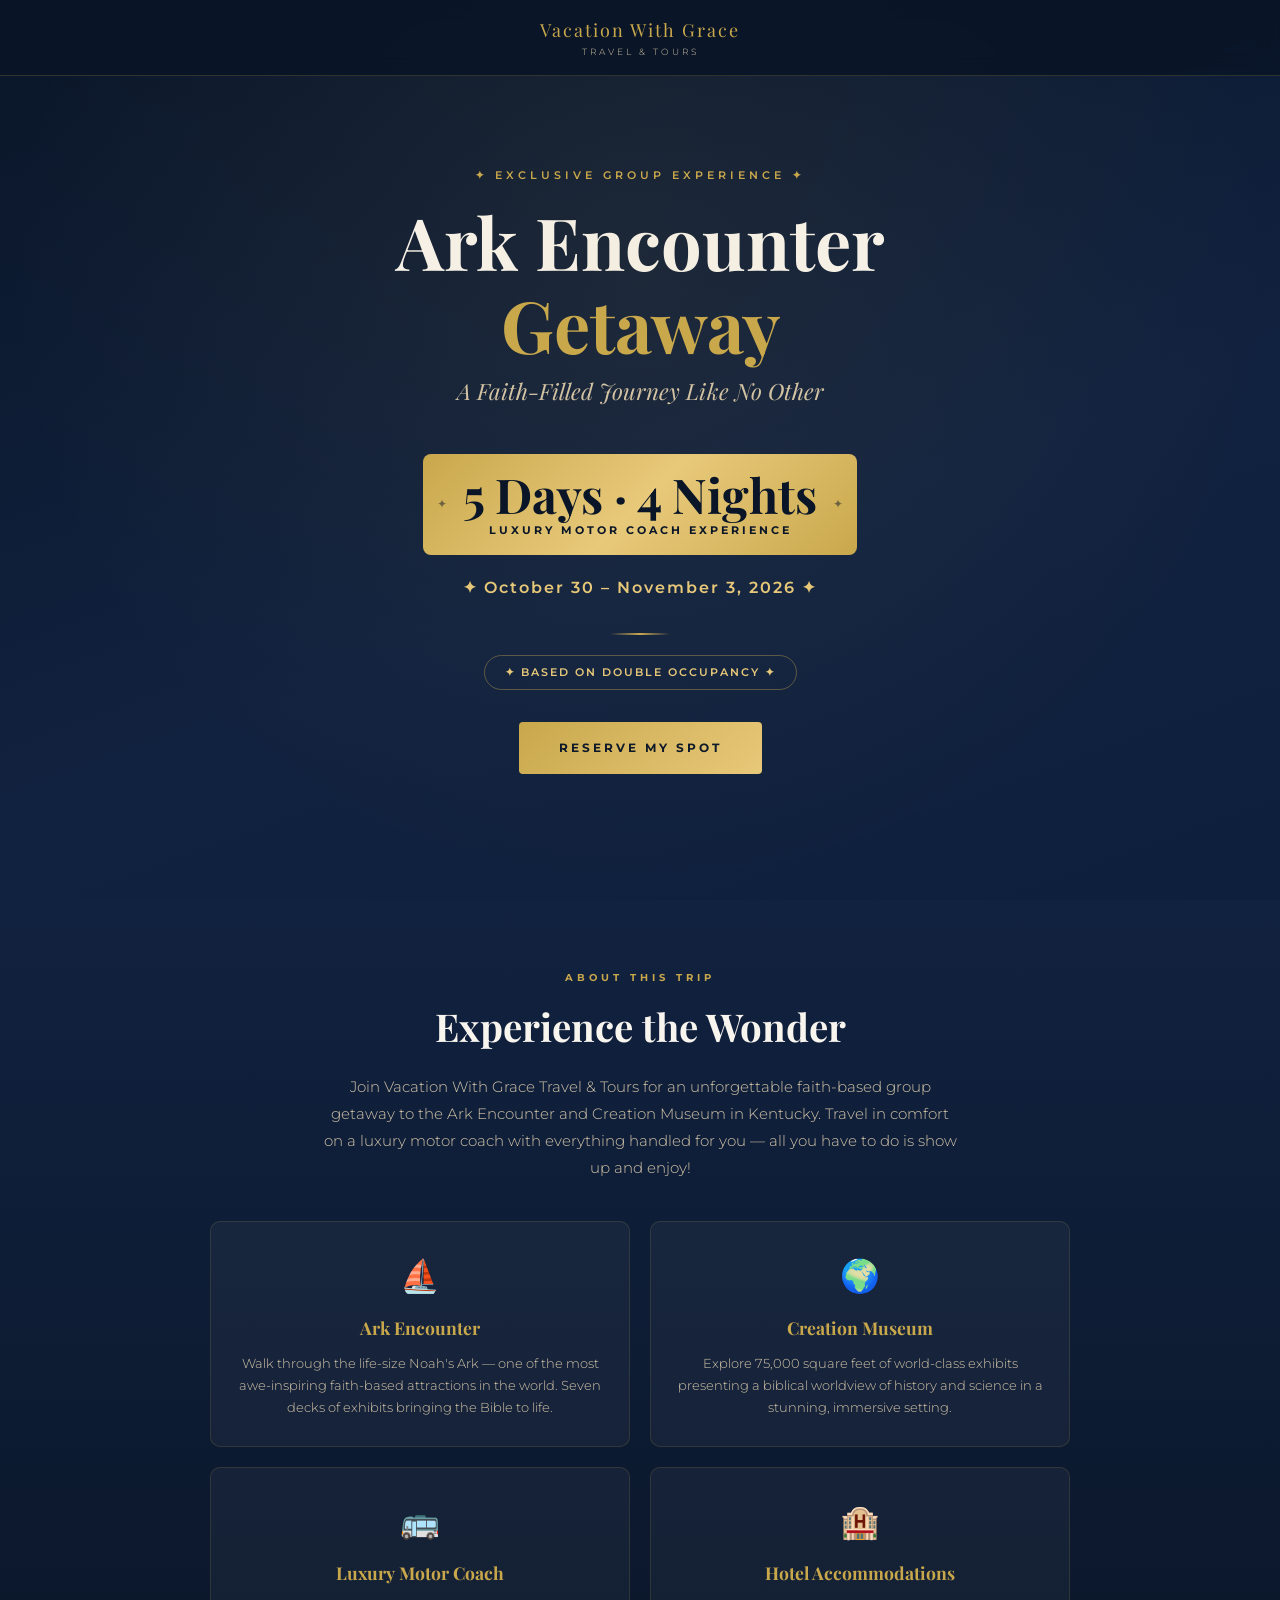
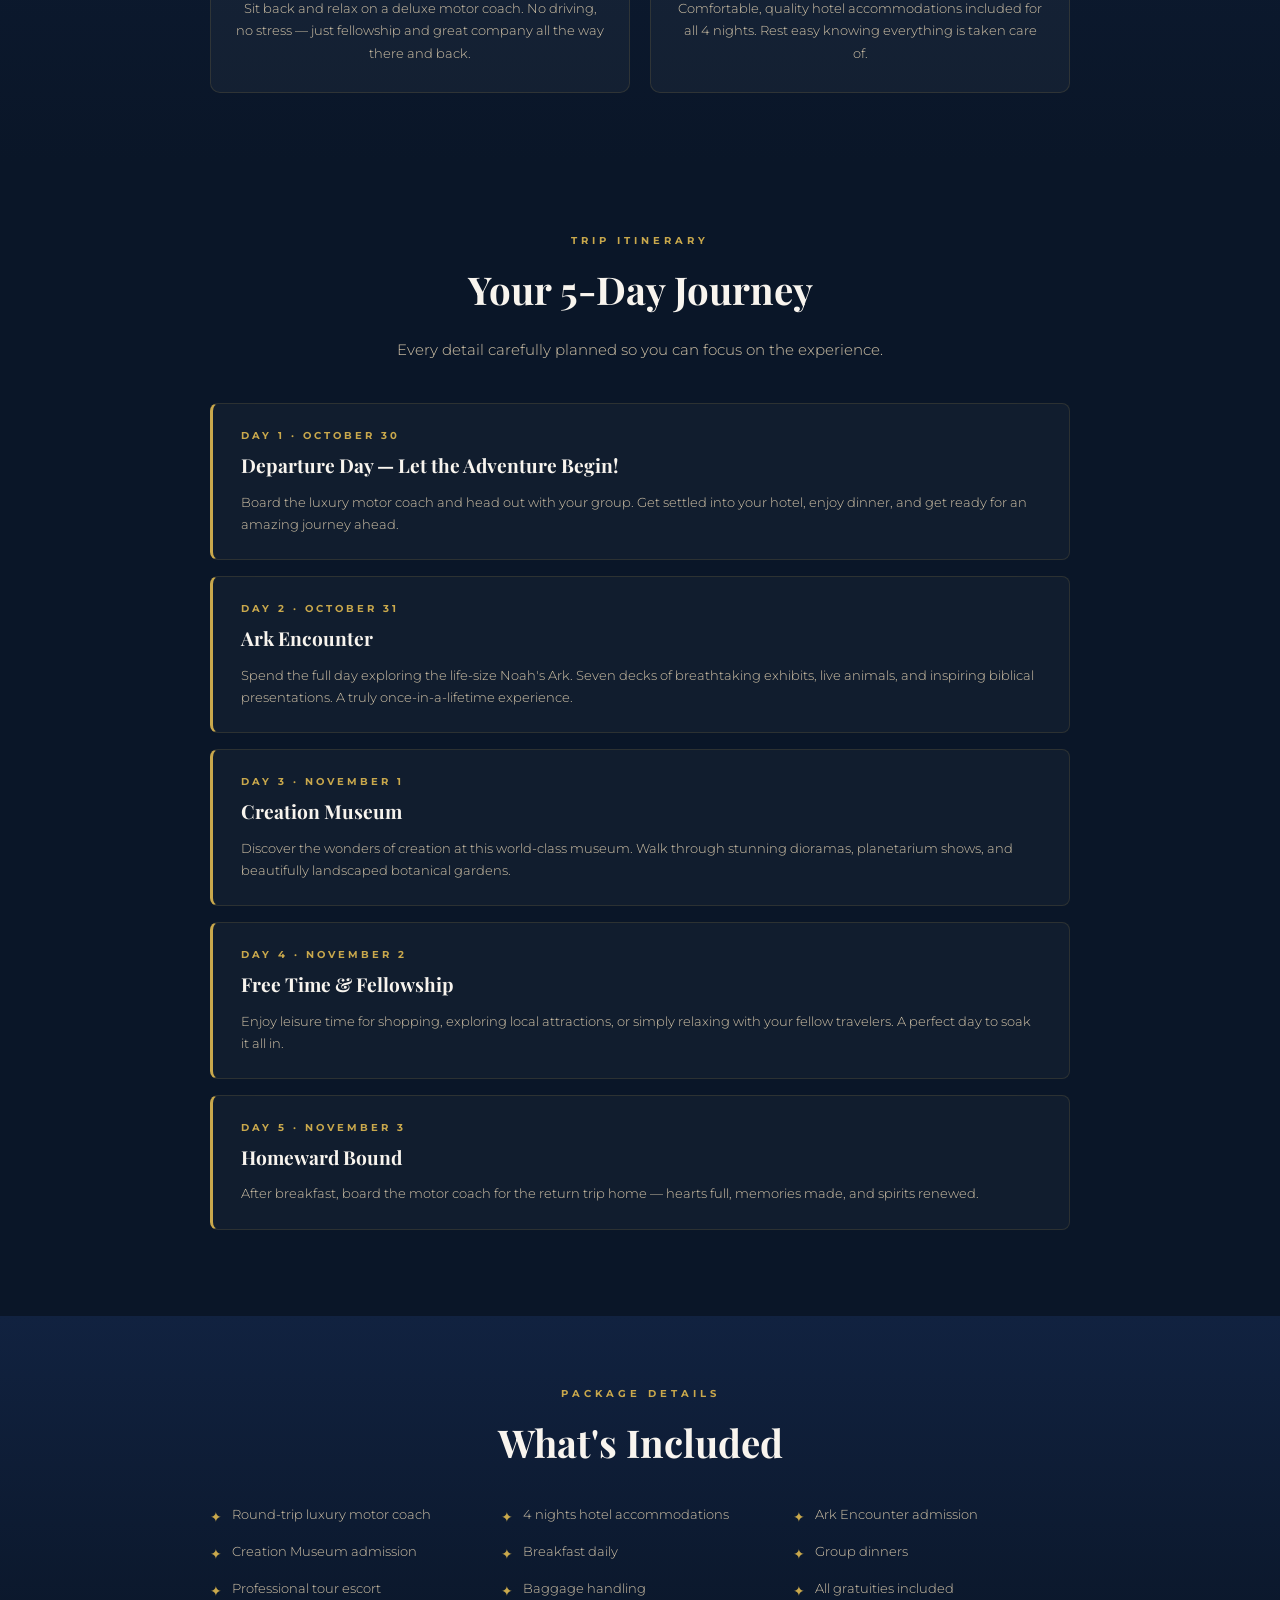
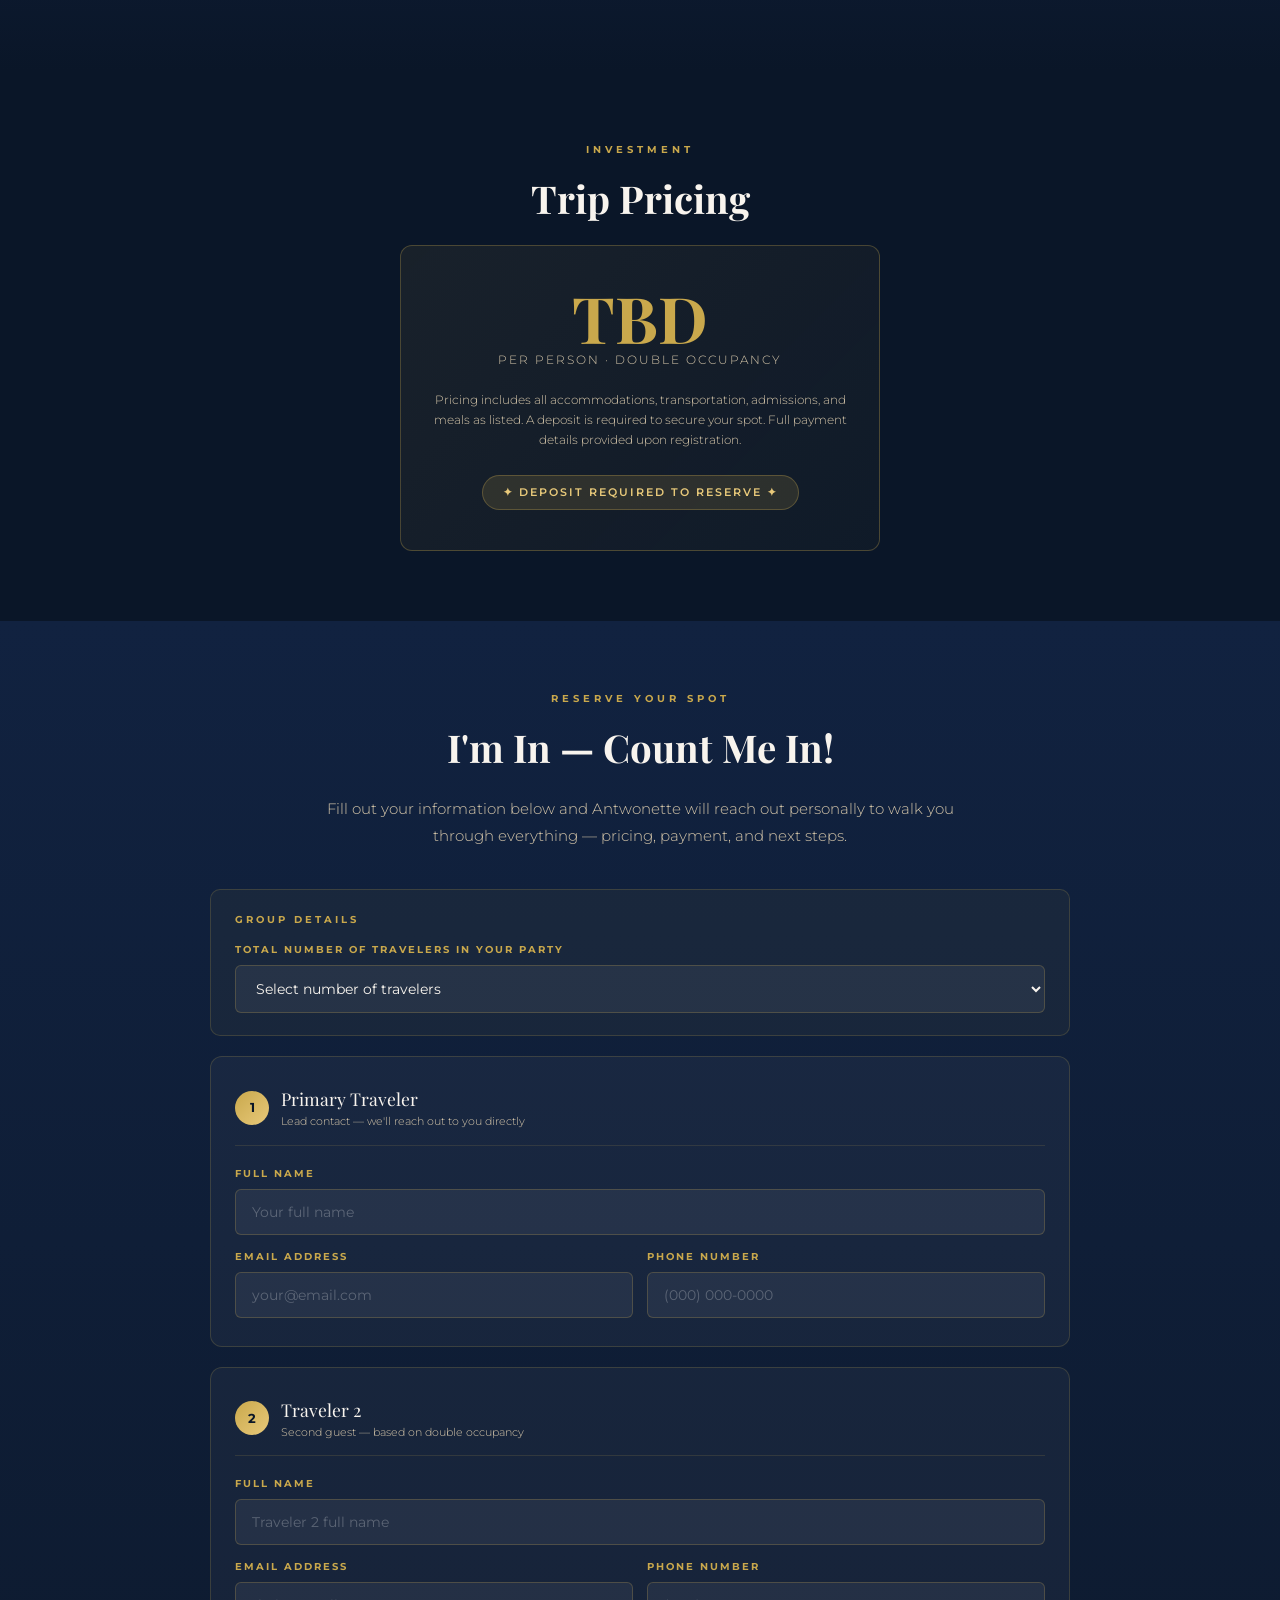
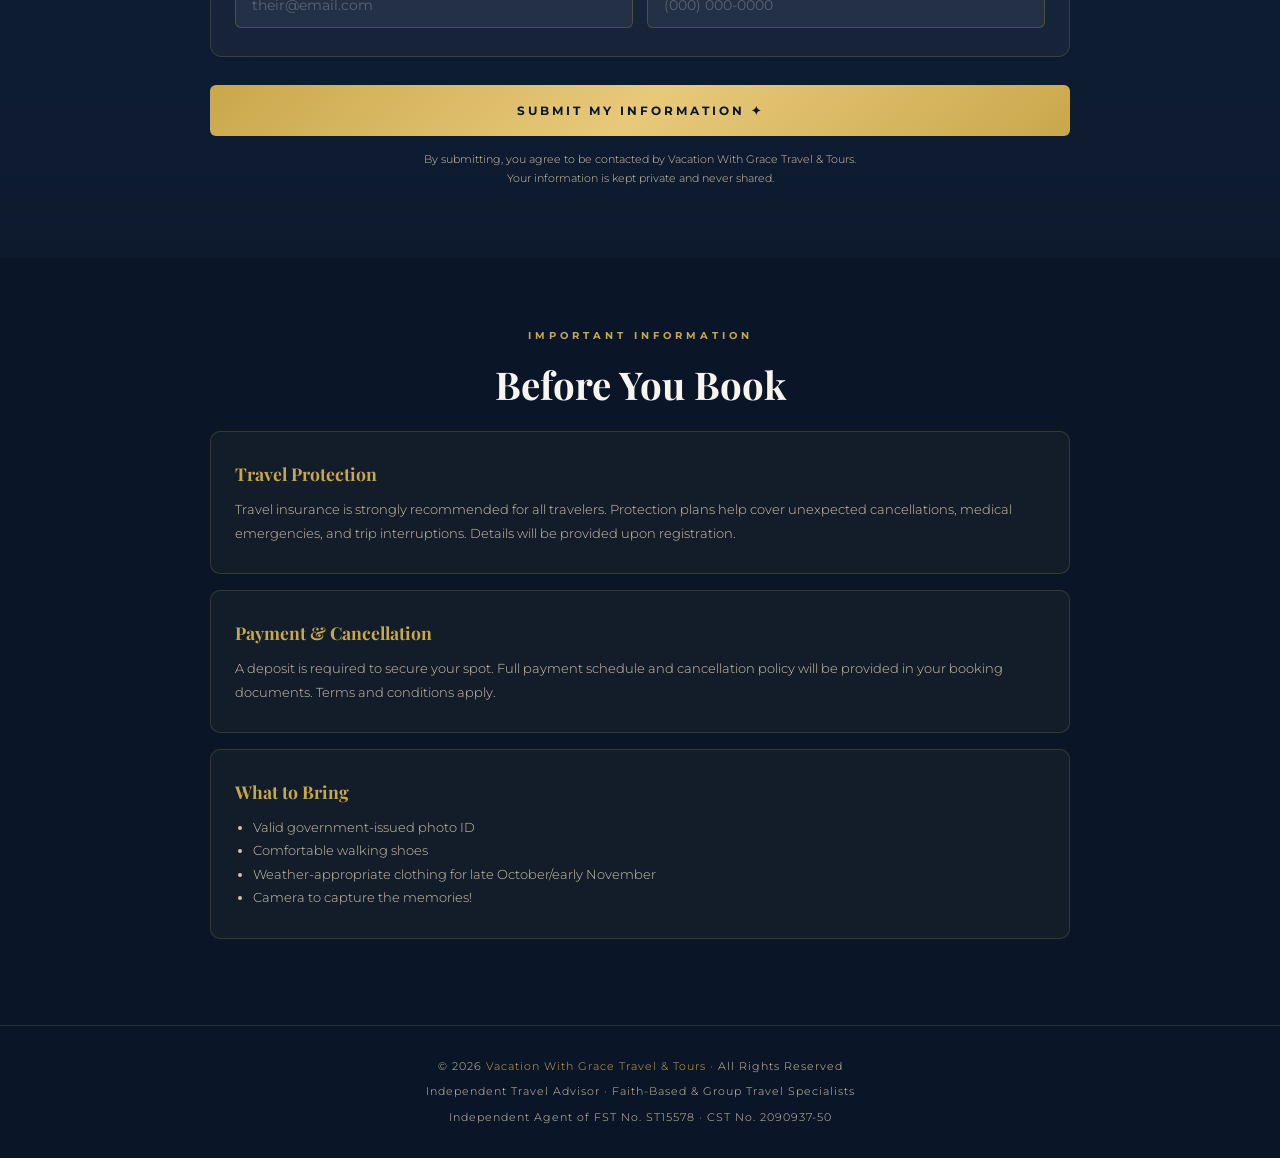
==== index (1).html @ d7c1fad4 "Add files via upload" ====
<!DOCTYPE html>
<html lang="en">
<head>
  <meta charset="UTF-8" />
  <meta name="viewport" content="width=device-width, initial-scale=1.0"/>
  <title>Ark Encounter Getaway | Vacation With Grace Travel and Tours</title>
  <link rel="preconnect" href="https://fonts.googleapis.com" />
  <link rel="preconnect" href="https://fonts.gstatic.com" crossorigin />
  <link href="https://fonts.googleapis.com/css2?family=Playfair+Display:ital,wght@0,400;0,700;1,400&family=Montserrat:wght@300;400;600;700&display=swap" rel="stylesheet"/>
  <style>
    :root {
      --navy: #0a1628;
      --navy-mid: #112240;
      --gold: #c9a84c;
      --gold-light: #e8c97a;
      --white: #f8f4ee;
      --text-light: #d4c5a9;
    }
    * { margin: 0; padding: 0; box-sizing: border-box; }
    body { background-color: var(--navy); color: var(--white); font-family: 'Montserrat', sans-serif; font-weight: 300; line-height: 1.6; }
    nav { position: fixed; top: 0; left: 0; right: 0; z-index: 100; background: rgba(10,22,40,0.95); backdrop-filter: blur(10px); padding: 16px 24px; display: flex; align-items: center; justify-content: center; border-bottom: 1px solid rgba(201,168,76,0.2); }
    .logo-main { font-family: 'Playfair Display', serif; font-size: clamp(14px,3vw,18px); color: var(--gold); letter-spacing: 2px; text-align: center; }
    .logo-sub { font-size: 9px; letter-spacing: 3px; color: var(--text-light); text-transform: uppercase; text-align: center; }
    .hero { min-height: 100vh; background: linear-gradient(160deg,#0a1628 0%,#112240 60%,#0d1f3c 100%); display: flex; flex-direction: column; align-items: center; justify-content: center; text-align: center; padding: 100px 24px 60px; position: relative; overflow: hidden; }
    .hero::before { content: ''; position: absolute; inset: 0; background: radial-gradient(ellipse at 50% 30%,rgba(201,168,76,0.08) 0%,transparent 70%); }
    .hero-tag { font-size: 11px; font-weight: 600; letter-spacing: 4px; color: var(--gold); text-transform: uppercase; margin-bottom: 16px; }
    .hero h1 { font-family: 'Playfair Display', serif; font-size: clamp(2.2rem,7vw,4.5rem); font-weight: 700; color: var(--white); line-height: 1.15; margin-bottom: 8px; }
    .hero h1 span { color: var(--gold); }
    .hero-subtitle { font-family: 'Playfair Display', serif; font-style: italic; font-size: clamp(1rem,3vw,1.4rem); color: var(--text-light); margin-bottom: 24px; }
    .trip-badge { display: inline-flex; flex-direction: column; align-items: center; background: linear-gradient(135deg,var(--gold) 0%,var(--gold-light) 50%,var(--gold) 100%); color: var(--navy); border-radius: 8px; padding: 16px 40px; margin: 20px 0; position: relative; }
    .trip-badge::before, .trip-badge::after { content: '✦'; position: absolute; top: 50%; transform: translateY(-50%); font-size: 12px; color: var(--navy); opacity: 0.5; }
    .trip-badge::before { left: 14px; } .trip-badge::after { right: 14px; }
    .trip-badge .nights { font-family: 'Playfair Display', serif; font-size: clamp(1.8rem,6vw,3rem); font-weight: 700; line-height: 1; }
    .trip-badge .label { font-size: clamp(9px,2vw,11px); font-weight: 700; letter-spacing: 3px; text-transform: uppercase; margin-top: 4px; }
    .hero-dates { font-size: clamp(13px,3vw,16px); color: var(--gold-light); font-weight: 600; letter-spacing: 2px; margin-bottom: 12px; }
    .divider { width: 60px; height: 2px; background: linear-gradient(90deg,transparent,var(--gold),transparent); margin: 20px auto; }
    .occupancy-note { display: inline-block; border: 1px solid rgba(201,168,76,0.4); color: var(--gold-light); font-size: 11px; font-weight: 600; letter-spacing: 2px; text-transform: uppercase; padding: 8px 20px; border-radius: 40px; margin-bottom: 32px; }
    .cta-btn { display: inline-block; background: linear-gradient(135deg,var(--gold),var(--gold-light)); color: var(--navy); padding: 16px 40px; border-radius: 4px; font-weight: 700; font-size: 12px; letter-spacing: 3px; text-transform: uppercase; text-decoration: none; cursor: pointer; border: none; transition: opacity 0.2s,transform 0.1s; }
    .cta-btn:hover { opacity: 0.9; transform: translateY(-2px); }
    section { padding: 70px 24px; }
    .section-inner { max-width: 860px; margin: 0 auto; }
    .section-label { font-size: 10px; font-weight: 700; letter-spacing: 4px; color: var(--gold); text-transform: uppercase; text-align: center; margin-bottom: 10px; }
    .section-title { font-family: 'Playfair Display', serif; font-size: clamp(1.6rem,4vw,2.4rem); font-weight: 700; text-align: center; color: var(--white); margin-bottom: 16px; }
    .section-text { text-align: center; color: var(--text-light); font-size: 15px; max-width: 640px; margin: 0 auto 40px; line-height: 1.8; }
    .about-section { background: linear-gradient(180deg,var(--navy-mid) 0%,var(--navy) 100%); }
    .about-grid { display: grid; grid-template-columns: 1fr; gap: 20px; margin-top: 40px; }
    @media(min-width:600px){ .about-grid { grid-template-columns: 1fr 1fr; } }
    .about-card { background: rgba(255,255,255,0.04); border: 1px solid rgba(201,168,76,0.15); border-radius: 10px; padding: 28px 24px; text-align: center; }
    .about-card .icon { font-size: 2rem; margin-bottom: 12px; }
    .about-card h3 { font-family: 'Playfair Display', serif; font-size: 1.1rem; color: var(--gold); margin-bottom: 10px; }
    .about-card p { font-size: 13px; color: var(--text-light); line-height: 1.7; }
    .itinerary-section { background: var(--navy); }
    .day-card { background: rgba(255,255,255,0.03); border: 1px solid rgba(201,168,76,0.15); border-left: 3px solid var(--gold); border-radius: 8px; padding: 24px 28px; margin-bottom: 16px; }
    .day-label { font-size: 10px; font-weight: 700; letter-spacing: 3px; color: var(--gold); text-transform: uppercase; margin-bottom: 6px; }
    .day-title { font-family: 'Playfair Display', serif; font-size: 1.2rem; color: var(--white); margin-bottom: 10px; }
    .day-desc { font-size: 13px; color: var(--text-light); line-height: 1.7; }
    .includes-section { background: linear-gradient(180deg,var(--navy-mid) 0%,var(--navy) 100%); }
    .includes-grid { display: grid; grid-template-columns: 1fr 1fr; gap: 14px; margin-top: 32px; }
    @media(min-width:600px){ .includes-grid { grid-template-columns: 1fr 1fr 1fr; } }
    .include-item { display: flex; align-items: flex-start; gap: 10px; font-size: 13px; color: var(--text-light); line-height: 1.5; }
    .include-item .check { color: var(--gold); font-size: 14px; flex-shrink: 0; margin-top: 2px; }
    .pricing-section { background: var(--navy); }
    .price-card { background: linear-gradient(135deg,rgba(201,168,76,0.08),rgba(201,168,76,0.03)); border: 1px solid rgba(201,168,76,0.3); border-radius: 12px; padding: 40px 32px; text-align: center; max-width: 480px; margin: 0 auto; }
    .price-amount { font-family: 'Playfair Display', serif; font-size: clamp(2.5rem,8vw,4rem); color: var(--gold); font-weight: 700; line-height: 1; }
    .price-per { font-size: 12px; letter-spacing: 2px; color: var(--text-light); text-transform: uppercase; margin-bottom: 20px; }
    .price-note { font-size: 12px; color: var(--text-light); line-height: 1.7; margin-bottom: 24px; }
    .deposit-badge { display: inline-block; background: rgba(201,168,76,0.15); border: 1px solid rgba(201,168,76,0.3); color: var(--gold-light); font-size: 11px; font-weight: 600; letter-spacing: 2px; padding: 8px 20px; border-radius: 40px; text-transform: uppercase; }
    .form-section { background: linear-gradient(180deg,var(--navy-mid) 0%,#0d1a2e 100%); }
    .traveler-card { background: rgba(255,255,255,0.04); border: 1px solid rgba(201,168,76,0.2); border-radius: 12px; padding: 28px 24px; margin-bottom: 20px; }
    .traveler-header { display: flex; align-items: center; gap: 12px; margin-bottom: 20px; padding-bottom: 14px; border-bottom: 1px solid rgba(201,168,76,0.15); }
    .traveler-number { width: 34px; height: 34px; background: linear-gradient(135deg,var(--gold),var(--gold-light)); color: var(--navy); border-radius: 50%; display: flex; align-items: center; justify-content: center; font-weight: 700; font-size: 13px; flex-shrink: 0; }
    .traveler-title { font-family: 'Playfair Display', serif; font-size: 1.1rem; color: var(--white); }
    .traveler-subtitle { font-size: 11px; color: var(--text-light); }
    .form-row { display: grid; grid-template-columns: 1fr; gap: 14px; }
    @media(min-width:560px){ .form-row.two-col { grid-template-columns: 1fr 1fr; } }
    .form-group { display: flex; flex-direction: column; gap: 7px; }
    .form-group label { font-size: 10px; font-weight: 700; letter-spacing: 2px; text-transform: uppercase; color: var(--gold); }
    .form-group input, .form-group select { background: rgba(255,255,255,0.06); border: 1px solid rgba(201,168,76,0.25); border-radius: 6px; padding: 13px 16px; color: var(--white); font-family: 'Montserrat',sans-serif; font-size: 14px; outline: none; transition: border-color 0.2s; width: 100%; }
    .form-group input::placeholder { color: rgba(255,255,255,0.25); }
    .form-group input:focus, .form-group select:focus { border-color: var(--gold); background: rgba(201,168,76,0.07); }
    .form-group select option { background: var(--navy-mid); color: var(--white); }
    .group-row { background: rgba(201,168,76,0.05); border: 1px solid rgba(201,168,76,0.2); border-radius: 10px; padding: 22px 24px; margin-bottom: 20px; }
    .group-row-label { font-size: 10px; font-weight: 700; letter-spacing: 3px; color: var(--gold); text-transform: uppercase; margin-bottom: 14px; }
    .submit-btn { width: 100%; padding: 18px; background: linear-gradient(135deg,var(--gold),var(--gold-light),var(--gold)); color: var(--navy); border: none; border-radius: 6px; font-family: 'Montserrat',sans-serif; font-size: 12px; font-weight: 700; letter-spacing: 3px; text-transform: uppercase; cursor: pointer; transition: opacity 0.2s,transform 0.1s; margin-top: 8px; }
    .submit-btn:hover { opacity: 0.92; transform: translateY(-1px); }
    .form-note { text-align: center; color: var(--text-light); font-size: 11px; margin-top: 14px; line-height: 1.7; }
    .success-msg { display: none; text-align: center; padding: 40px 24px; }
    .success-msg .checkmark { font-size: 3rem; margin-bottom: 16px; }
    .success-msg h3 { font-family: 'Playfair Display',serif; font-size: 2rem; color: var(--gold); margin-bottom: 12px; }
    .success-msg p { color: var(--text-light); line-height: 1.8; }
    .info-section { background: var(--navy); }
    .info-box { background: rgba(201,168,76,0.05); border: 1px solid rgba(201,168,76,0.2); border-radius: 10px; padding: 28px 24px; margin-bottom: 16px; }
    .info-box h3 { font-family: 'Playfair Display',serif; color: var(--gold); font-size: 1.1rem; margin-bottom: 10px; }
    .info-box p, .info-box li { font-size: 13px; color: var(--text-light); line-height: 1.8; }
    .info-box ul { padding-left: 18px; }
    footer { text-align: center; padding: 32px 24px; border-top: 1px solid rgba(201,168,76,0.15); color: var(--text-light); font-size: 11px; letter-spacing: 1px; }
    footer span { color: var(--gold); }
  </style>
</head>
<body>

  <nav>
    <div>
      <div class="logo-main">Vacation With Grace</div>
      <div class="logo-sub">Travel & Tours</div>
    </div>
  </nav>

  <section class="hero">
    <p class="hero-tag">✦ Exclusive Group Experience ✦</p>
    <h1>Ark Encounter<br/><span>Getaway</span></h1>
    <p class="hero-subtitle">A Faith-Filled Journey Like No Other</p>
    <div class="trip-badge">
      <div class="nights">5 Days · 4 Nights</div>
      <div class="label">Luxury Motor Coach Experience</div>
    </div>
    <p class="hero-dates">✦ October 30 – November 3, 2026 ✦</p>
    <div class="divider"></div>
    <div class="occupancy-note">✦ Based on Double Occupancy ✦</div>
    <a href="#register" class="cta-btn">Reserve My Spot</a>
  </section>

  <section class="about-section">
    <div class="section-inner">
      <p class="section-label">About This Trip</p>
      <h2 class="section-title">Experience the Wonder</h2>
      <p class="section-text">Join Vacation With Grace Travel & Tours for an unforgettable faith-based group getaway to the Ark Encounter and Creation Museum in Kentucky. Travel in comfort on a luxury motor coach with everything handled for you — all you have to do is show up and enjoy!</p>
      <div class="about-grid">
        <div class="about-card">
          <div class="icon">⛵</div>
          <h3>Ark Encounter</h3>
          <p>Walk through the life-size Noah's Ark — one of the most awe-inspiring faith-based attractions in the world. Seven decks of exhibits bringing the Bible to life.</p>
        </div>
        <div class="about-card">
          <div class="icon">🌍</div>
          <h3>Creation Museum</h3>
          <p>Explore 75,000 square feet of world-class exhibits presenting a biblical worldview of history and science in a stunning, immersive setting.</p>
        </div>
        <div class="about-card">
          <div class="icon">🚌</div>
          <h3>Luxury Motor Coach</h3>
          <p>Sit back and relax on a deluxe motor coach. No driving, no stress — just fellowship and great company all the way there and back.</p>
        </div>
        <div class="about-card">
          <div class="icon">🏨</div>
          <h3>Hotel Accommodations</h3>
          <p>Comfortable, quality hotel accommodations included for all 4 nights. Rest easy knowing everything is taken care of.</p>
        </div>
      </div>
    </div>
  </section>

  <section class="itinerary-section">
    <div class="section-inner">
      <p class="section-label">Trip Itinerary</p>
      <h2 class="section-title">Your 5-Day Journey</h2>
      <p class="section-text">Every detail carefully planned so you can focus on the experience.</p>
      <div class="day-card">
        <p class="day-label">Day 1 · October 30</p>
        <h3 class="day-title">Departure Day — Let the Adventure Begin!</h3>
        <p class="day-desc">Board the luxury motor coach and head out with your group. Get settled into your hotel, enjoy dinner, and get ready for an amazing journey ahead.</p>
      </div>
      <div class="day-card">
        <p class="day-label">Day 2 · October 31</p>
        <h3 class="day-title">Ark Encounter</h3>
        <p class="day-desc">Spend the full day exploring the life-size Noah's Ark. Seven decks of breathtaking exhibits, live animals, and inspiring biblical presentations. A truly once-in-a-lifetime experience.</p>
      </div>
      <div class="day-card">
        <p class="day-label">Day 3 · November 1</p>
        <h3 class="day-title">Creation Museum</h3>
        <p class="day-desc">Discover the wonders of creation at this world-class museum. Walk through stunning dioramas, planetarium shows, and beautifully landscaped botanical gardens.</p>
      </div>
      <div class="day-card">
        <p class="day-label">Day 4 · November 2</p>
        <h3 class="day-title">Free Time & Fellowship</h3>
        <p class="day-desc">Enjoy leisure time for shopping, exploring local attractions, or simply relaxing with your fellow travelers. A perfect day to soak it all in.</p>
      </div>
      <div class="day-card">
        <p class="day-label">Day 5 · November 3</p>
        <h3 class="day-title">Homeward Bound</h3>
        <p class="day-desc">After breakfast, board the motor coach for the return trip home — hearts full, memories made, and spirits renewed.</p>
      </div>
    </div>
  </section>

  <section class="includes-section">
    <div class="section-inner">
      <p class="section-label">Package Details</p>
      <h2 class="section-title">What's Included</h2>
      <div class="includes-grid">
        <div class="include-item"><span class="check">✦</span><span>Round-trip luxury motor coach</span></div>
        <div class="include-item"><span class="check">✦</span><span>4 nights hotel accommodations</span></div>
        <div class="include-item"><span class="check">✦</span><span>Ark Encounter admission</span></div>
        <div class="include-item"><span class="check">✦</span><span>Creation Museum admission</span></div>
        <div class="include-item"><span class="check">✦</span><span>Breakfast daily</span></div>
        <div class="include-item"><span class="check">✦</span><span>Group dinners</span></div>
        <div class="include-item"><span class="check">✦</span><span>Professional tour escort</span></div>
        <div class="include-item"><span class="check">✦</span><span>Baggage handling</span></div>
        <div class="include-item"><span class="check">✦</span><span>All gratuities included</span></div>
      </div>
    </div>
  </section>

  <section class="pricing-section">
    <div class="section-inner">
      <p class="section-label">Investment</p>
      <h2 class="section-title">Trip Pricing</h2>
      <div class="price-card">
        <div class="price-amount">TBD</div>
        <div class="price-per">Per Person · Double Occupancy</div>
        <p class="price-note">Pricing includes all accommodations, transportation, admissions, and meals as listed. A deposit is required to secure your spot. Full payment details provided upon registration.</p>
        <div class="deposit-badge">✦ Deposit Required to Reserve ✦</div>
      </div>
    </div>
  </section>

  <section class="form-section" id="register">
    <div class="section-inner">
      <p class="section-label">Reserve Your Spot</p>
      <h2 class="section-title">I'm In — Count Me In!</h2>
      <p class="section-text">Fill out your information below and Antwonette will reach out personally to walk you through everything — pricing, payment, and next steps.</p>

      <div id="formWrapper">
        <div class="group-row">
          <p class="group-row-label">Group Details</p>
          <div class="form-group">
            <label for="groupSize">Total Number of Travelers in Your Party</label>
            <select id="groupSize" name="groupSize" required>
              <option value="" disabled selected>Select number of travelers</option>
              <option value="1">1 Traveler</option>
              <option value="2">2 Travelers</option>
              <option value="3">3 Travelers</option>
              <option value="4">4 Travelers</option>
              <option value="5">5 Travelers</option>
              <option value="6">6 Travelers</option>
              <option value="7">7 Travelers</option>
              <option value="8">8 Travelers</option>
              <option value="9">9 Travelers</option>
              <option value="10">10 Travelers</option>
            </select>
          </div>
        </div>

        <div class="traveler-card">
          <div class="traveler-header">
            <div class="traveler-number">1</div>
            <div>
              <div class="traveler-title">Primary Traveler</div>
              <div class="traveler-subtitle">Lead contact — we'll reach out to you directly</div>
            </div>
          </div>
          <div class="form-row">
            <div class="form-group">
              <label for="name1">Full Name</label>
              <input type="text" id="name1" name="traveler1_name" placeholder="Your full name" required/>
            </div>
          </div>
          <div class="form-row two-col" style="margin-top:14px;">
            <div class="form-group">
              <label for="email1">Email Address</label>
              <input type="email" id="email1" name="traveler1_email" placeholder="your@email.com" required/>
            </div>
            <div class="form-group">
              <label for="phone1">Phone Number</label>
              <input type="tel" id="phone1" name="traveler1_phone" placeholder="(000) 000-0000" required/>
            </div>
          </div>
        </div>

        <div class="traveler-card">
          <div class="traveler-header">
            <div class="traveler-number">2</div>
            <div>
              <div class="traveler-title">Traveler 2</div>
              <div class="traveler-subtitle">Second guest — based on double occupancy</div>
            </div>
          </div>
          <div class="form-row">
            <div class="form-group">
              <label for="name2">Full Name</label>
              <input type="text" id="name2" name="traveler2_name" placeholder="Traveler 2 full name"/>
            </div>
          </div>
          <div class="form-row two-col" style="margin-top:14px;">
            <div class="form-group">
              <label for="email2">Email Address</label>
              <input type="email" id="email2" name="traveler2_email" placeholder="their@email.com"/>
            </div>
            <div class="form-group">
              <label for="phone2">Phone Number</label>
              <input type="tel" id="phone2" name="traveler2_phone" placeholder="(000) 000-0000"/>
            </div>
          </div>
        </div>

        <button class="submit-btn" onclick="submitForm()">Submit My Information ✦</button>
        <p class="form-note">By submitting, you agree to be contacted by Vacation With Grace Travel & Tours.<br/>Your information is kept private and never shared.</p>
      </div>

      <div class="success-msg" id="successMsg">
        <div class="checkmark">✦</div>
        <h3>Thank You!</h3>
        <p>Your information has been received.<br/>Antwonette will be in touch with you personally very soon.<br/><br/><em style="color:var(--gold);">Get ready to travel in Grace!</em></p>
      </div>
    </div>
  </section>

  <section class="info-section">
    <div class="section-inner">
      <p class="section-label">Important Information</p>
      <h2 class="section-title">Before You Book</h2>
      <div class="info-box">
        <h3>Travel Protection</h3>
        <p>Travel insurance is strongly recommended for all travelers. Protection plans help cover unexpected cancellations, medical emergencies, and trip interruptions. Details will be provided upon registration.</p>
      </div>
      <div class="info-box">
        <h3>Payment & Cancellation</h3>
        <p>A deposit is required to secure your spot. Full payment schedule and cancellation policy will be provided in your booking documents. Terms and conditions apply.</p>
      </div>
      <div class="info-box">
        <h3>What to Bring</h3>
        <ul>
          <li>Valid government-issued photo ID</li>
          <li>Comfortable walking shoes</li>
          <li>Weather-appropriate clothing for late October/early November</li>
          <li>Camera to capture the memories!</li>
        </ul>
      </div>
    </div>
  </section>

  <footer>
    <p>© 2026 <span>Vacation With Grace Travel & Tours</span> · All Rights Reserved</p>
    <p style="margin-top:8px;">Independent Travel Advisor · Faith-Based & Group Travel Specialists</p>
    <p style="margin-top:8px;">Independent Agent of FST No. ST15578 · CST No. 2090937-50</p>
  </footer>

  <script>
    async function submitForm() {
      const groupSize = document.getElementById('groupSize').value;
      const name1 = document.getElementById('name1').value.trim();
      const email1 = document.getElementById('email1').value.trim();
      const phone1 = document.getElementById('phone1').value.trim();
      if (!groupSize || !name1 || !email1 || !phone1) {
        alert('Please fill in the Group Size and all Primary Traveler fields.');
        return;
      }
      const formData = new FormData();
      formData.append('trip', 'Ark Encounter Getaway - Oct 30 - Nov 3, 2026');
      formData.append('group_size', groupSize);
      formData.append('traveler1_name', name1);
      formData.append('traveler1_email', email1);
      formData.append('traveler1_phone', phone1);
      formData.append('traveler2_name', document.getElementById('name2').value.trim());
      formData.append('traveler2_email', document.getElementById('email2').value.trim());
      formData.append('traveler2_phone', document.getElementById('phone2').value.trim());
      try {
        const response = await fetch('https://formspree.io/f/xredvnag', {
          method: 'POST', body: formData, headers: { 'Accept': 'application/json' }
        });
        if (response.ok) {
          document.getElementById('formWrapper').style.display = 'none';
          document.getElementById('successMsg').style.display = 'block';
          document.getElementById('successMsg').scrollIntoView({ behavior: 'smooth' });
        } else {
          alert('Something went wrong. Please try again or contact us directly.');
        }
      } catch (err) {
        alert('Network error. Please check your connection and try again.');
      }
    }
  </script>
</body>
</html>
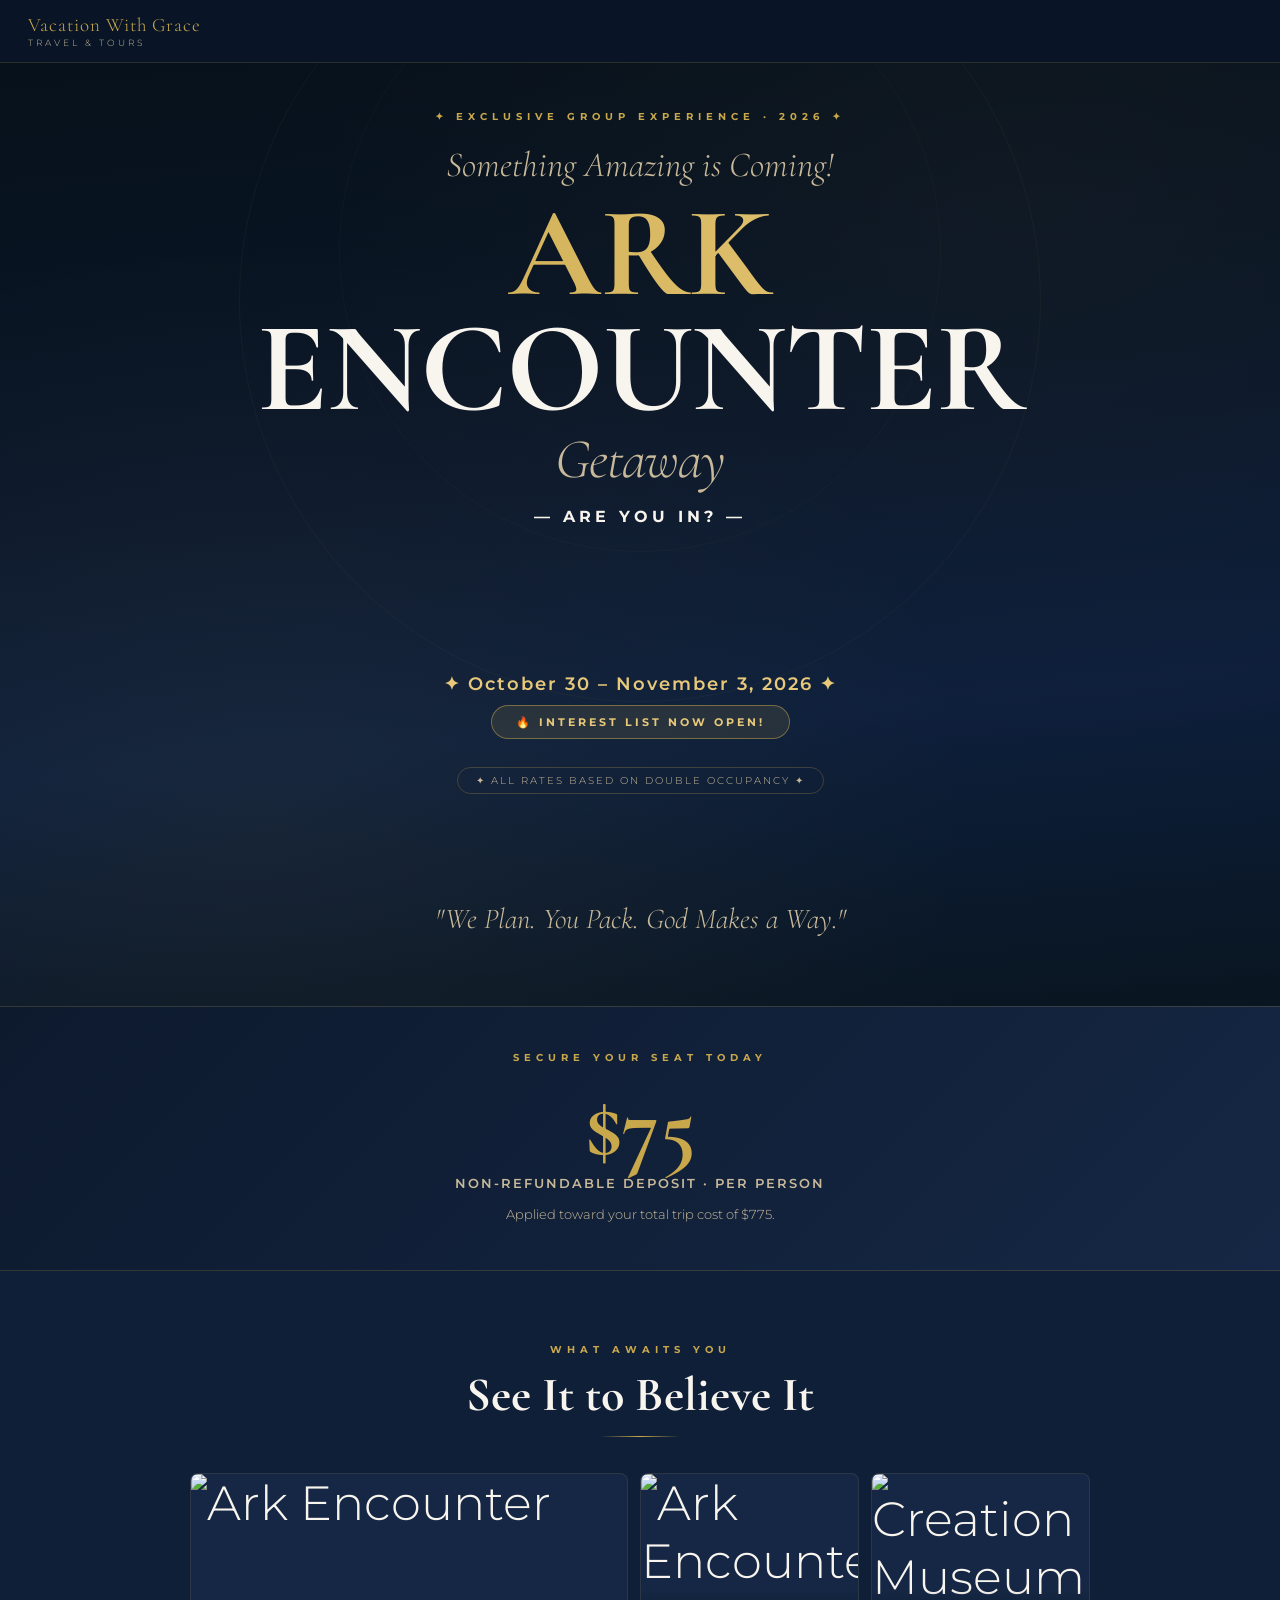
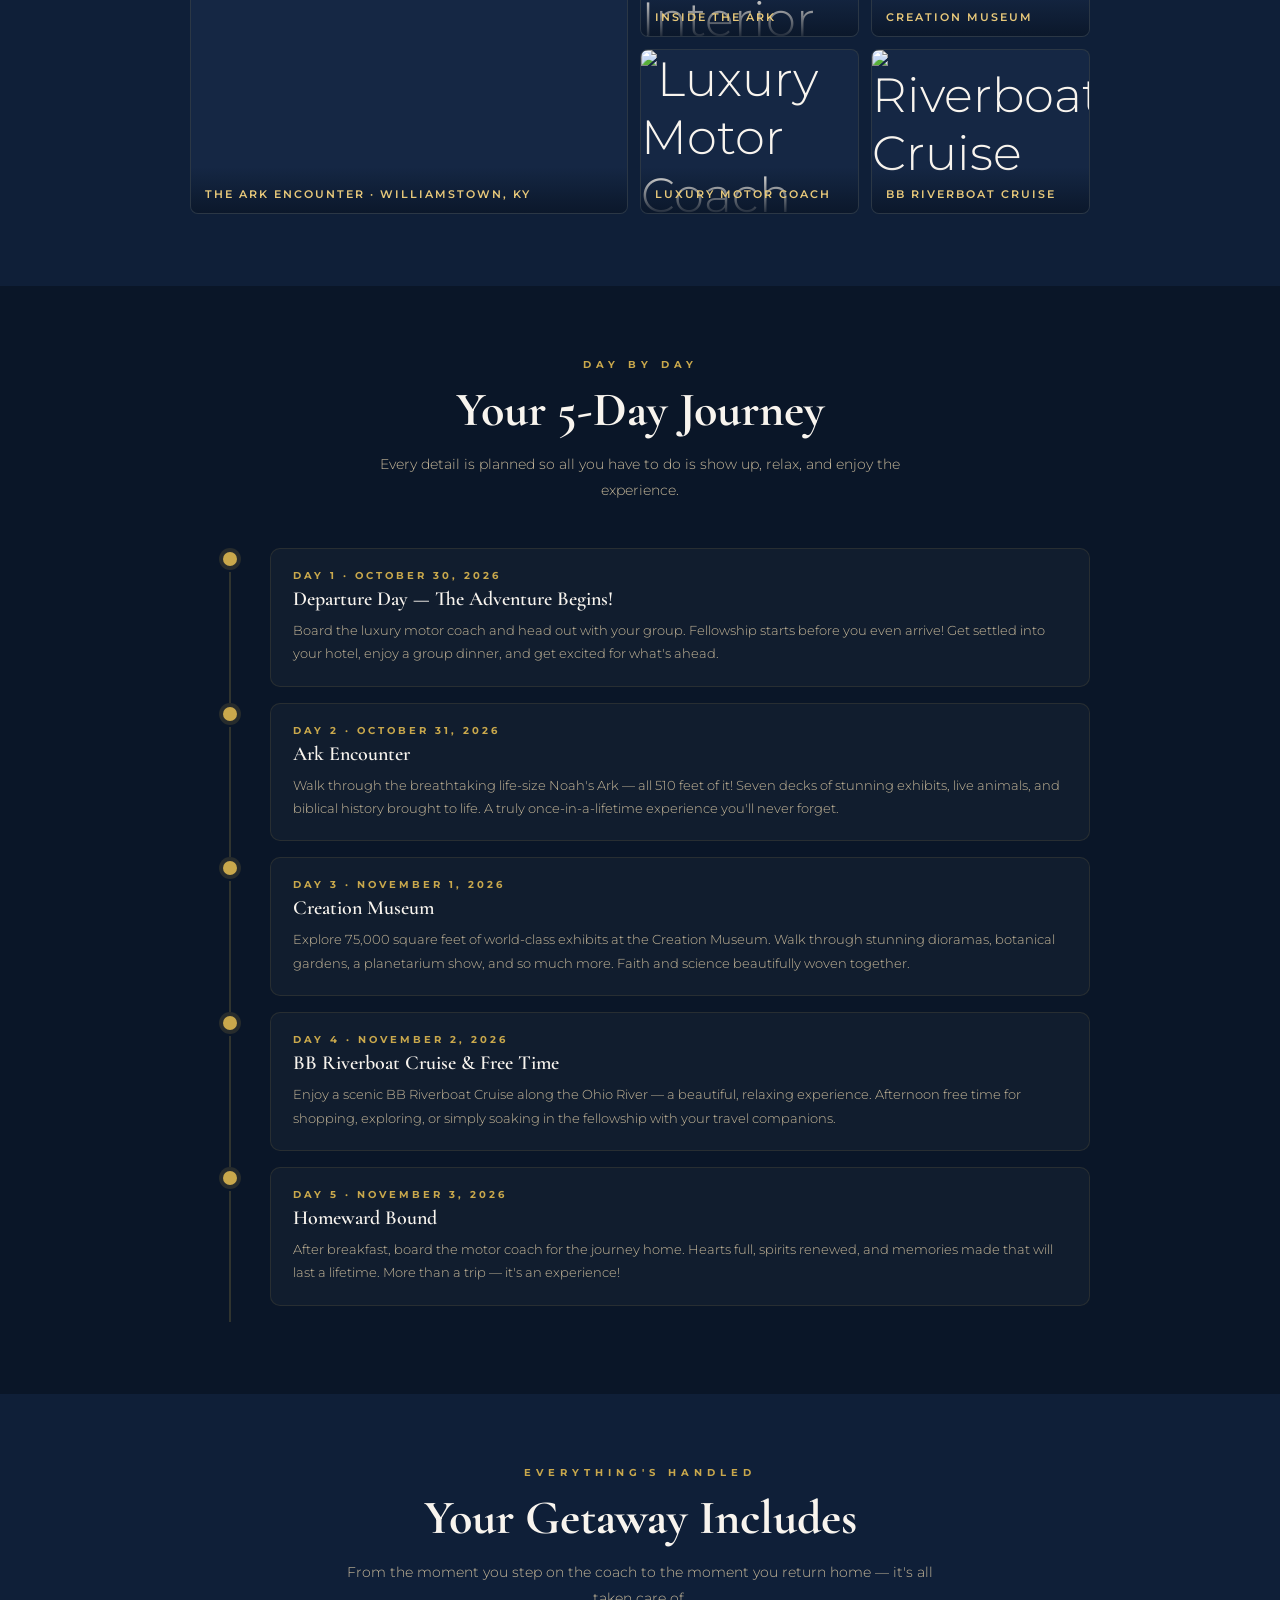
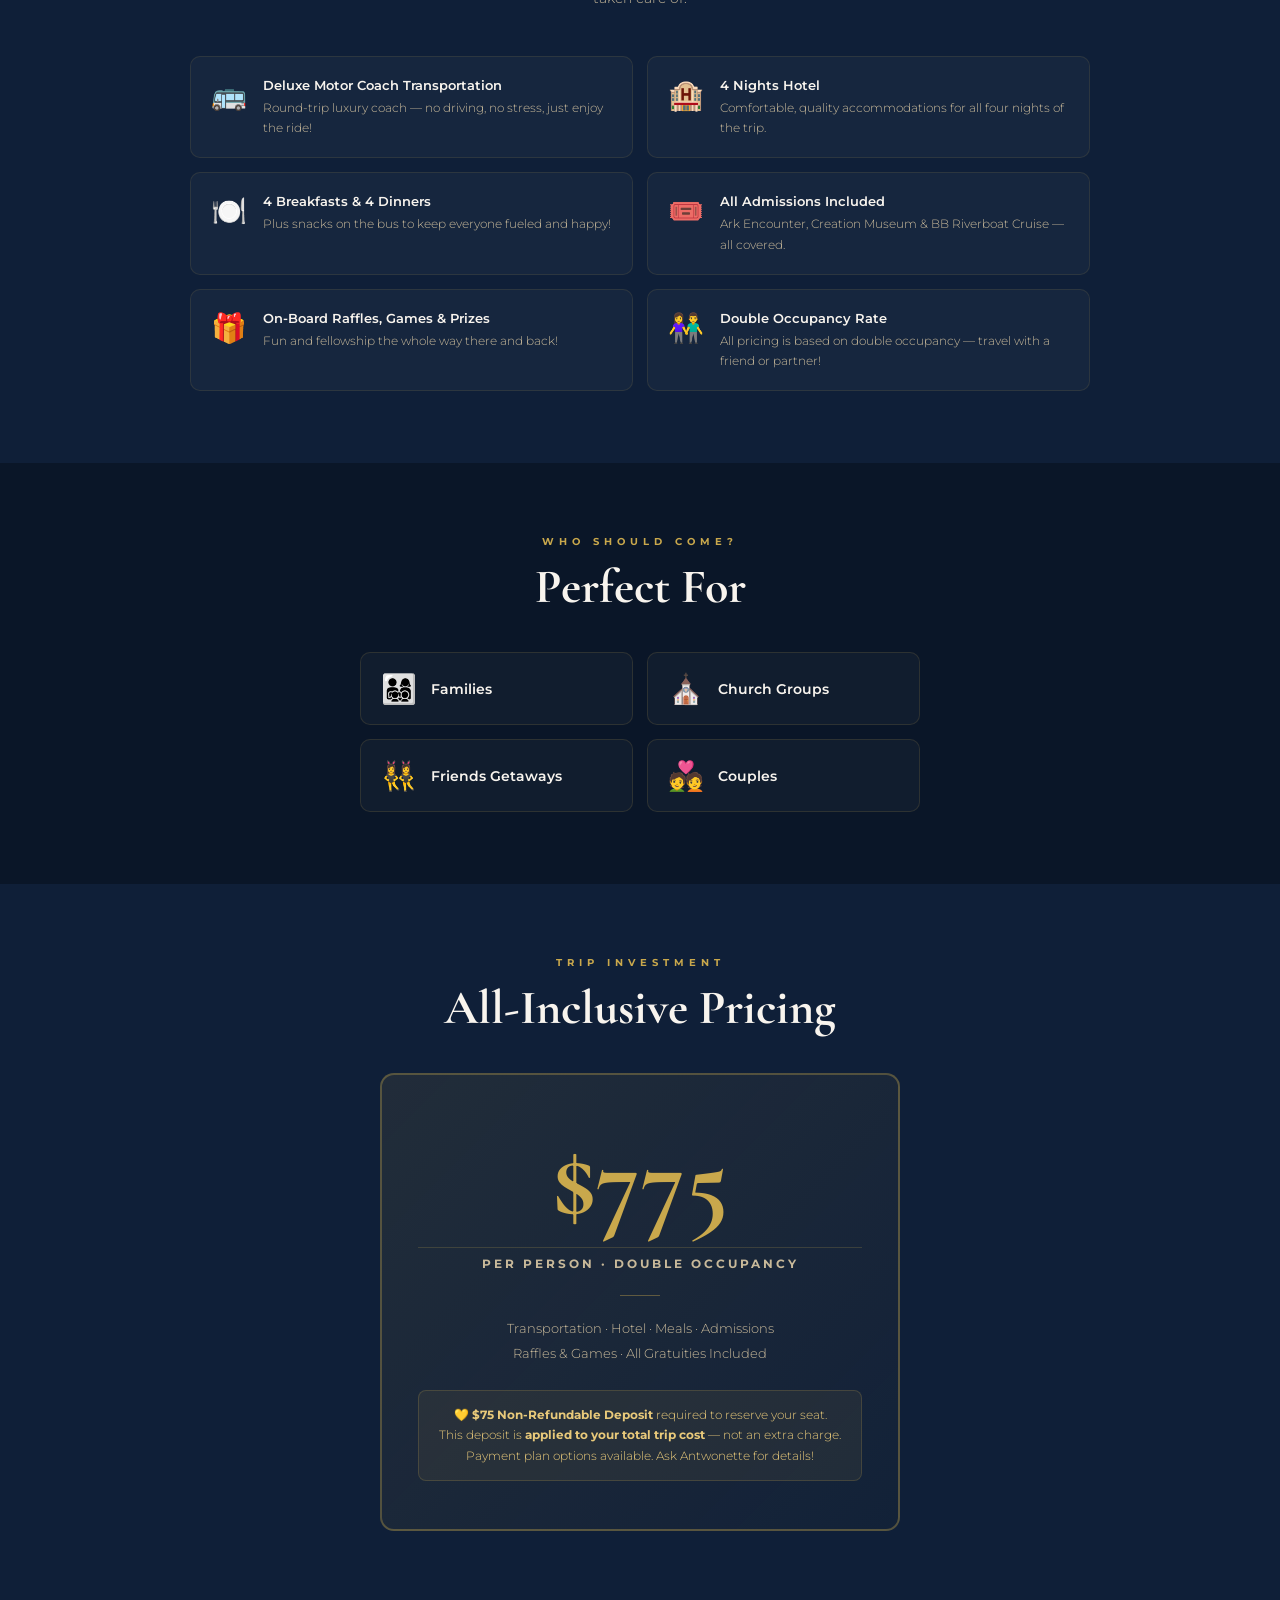
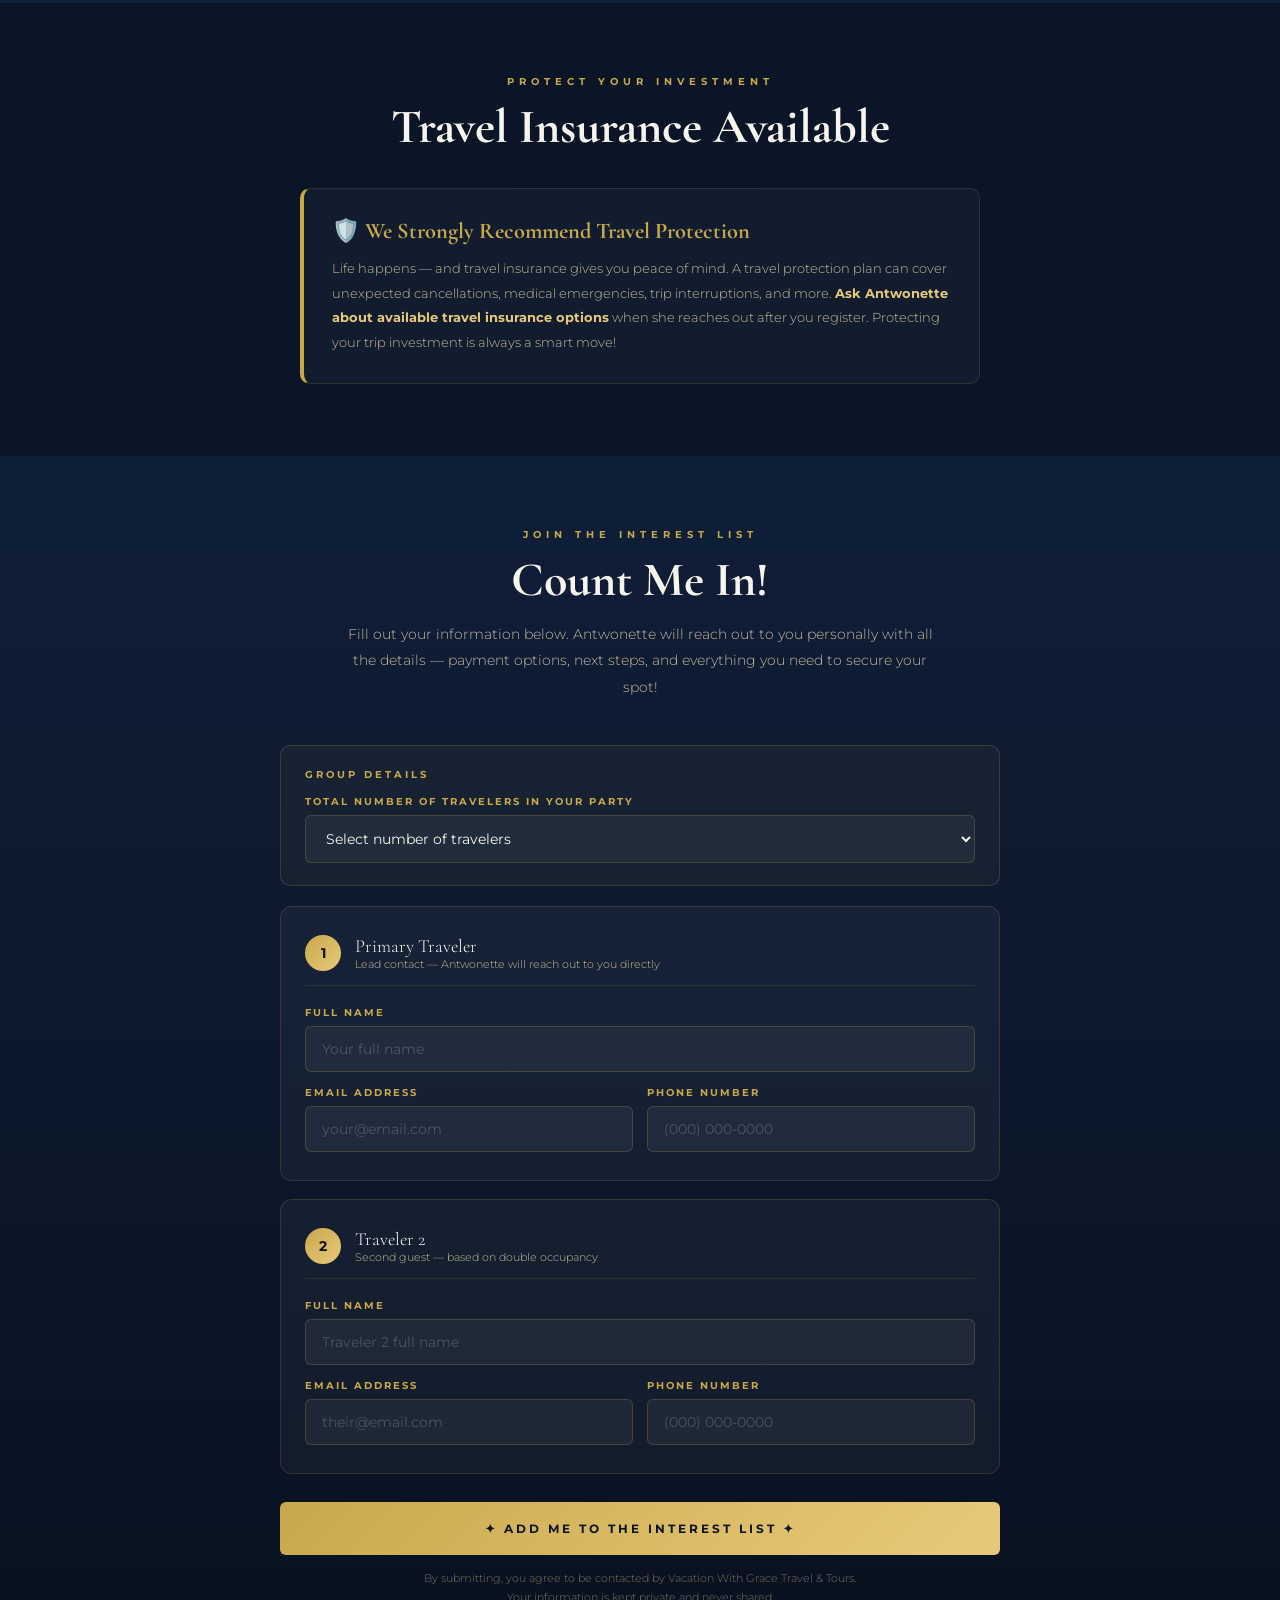
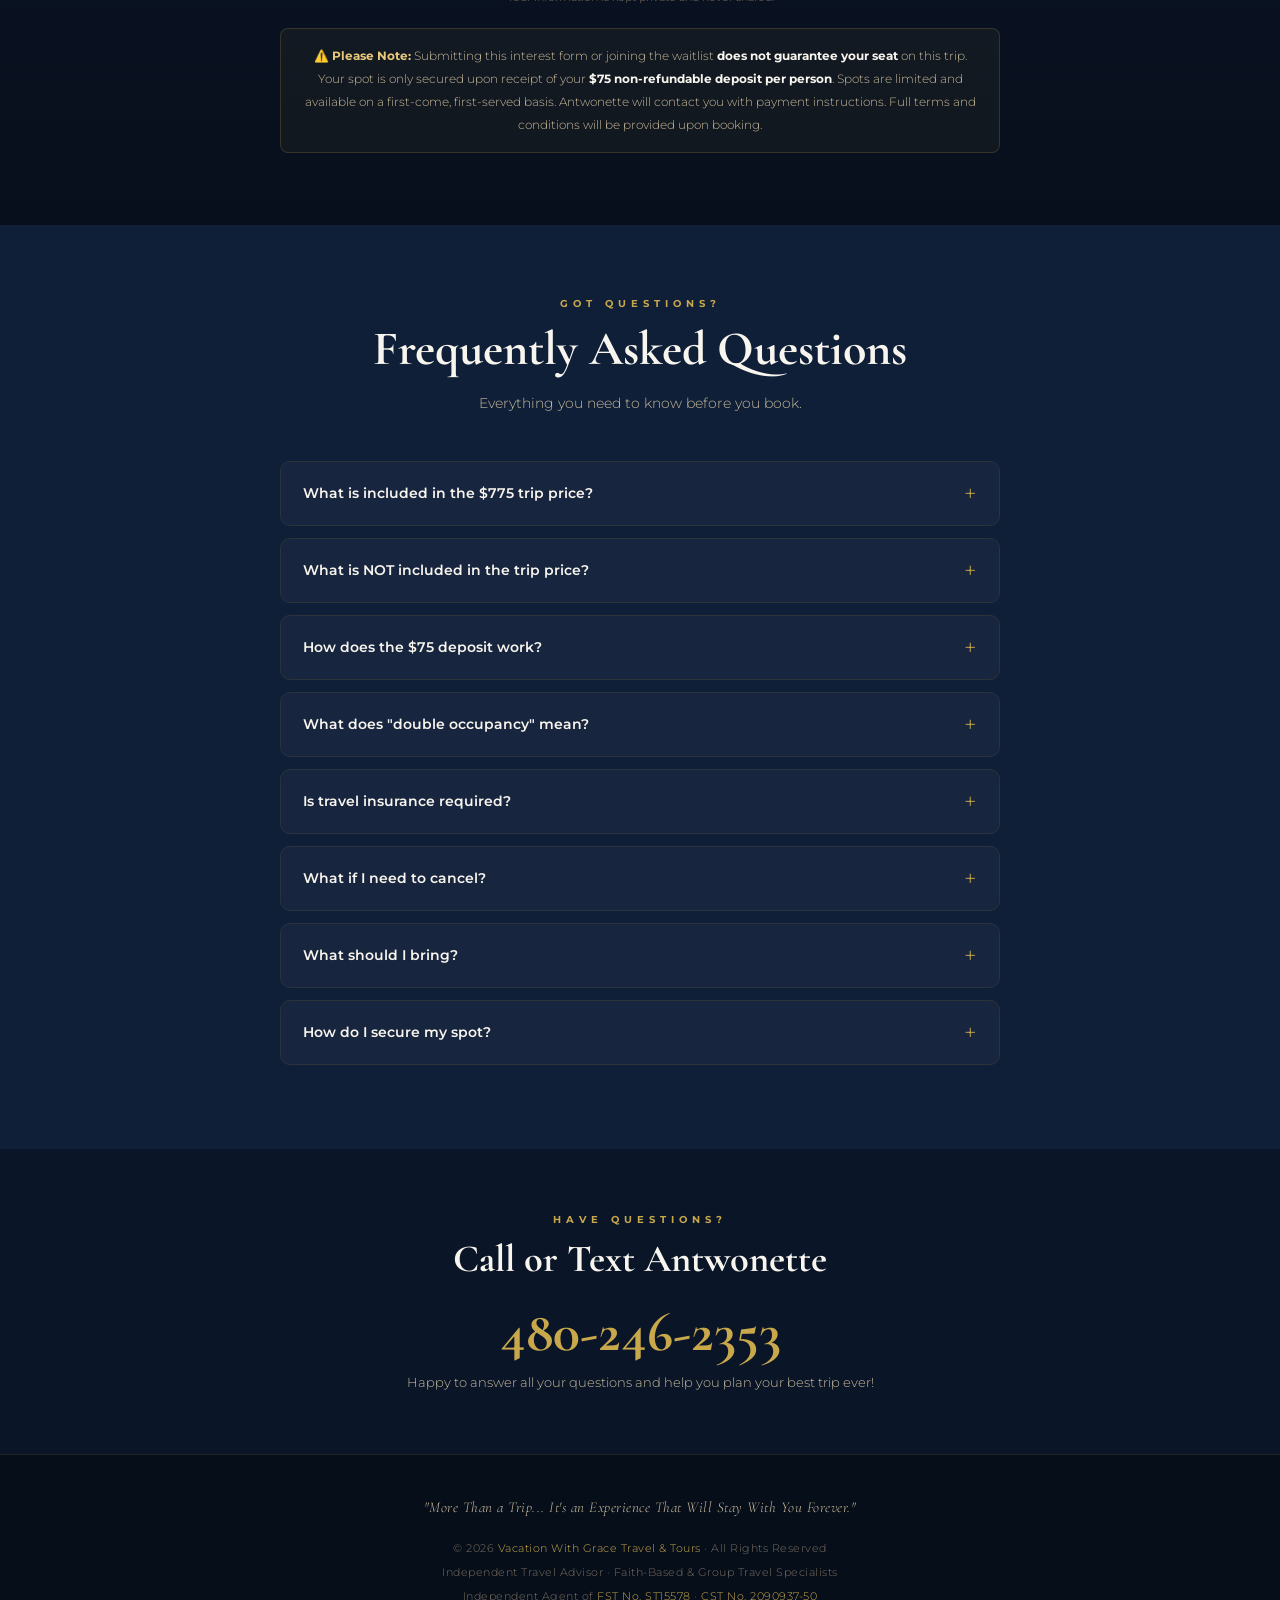
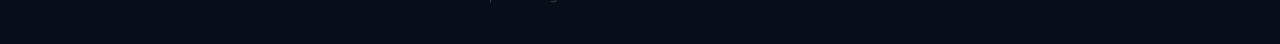
==== commit c3c534ea: "Add files via upload" ====
--- a/index (1).html
+++ b/index (1).html
@@ -3,224 +3,783 @@
 <head>
   <meta charset="UTF-8" />
   <meta name="viewport" content="width=device-width, initial-scale=1.0"/>
-  <title>Ark Encounter Getaway | Vacation With Grace Travel and Tours</title>
-  <link rel="preconnect" href="https://fonts.googleapis.com" />
-  <link rel="preconnect" href="https://fonts.gstatic.com" crossorigin />
-  <link href="https://fonts.googleapis.com/css2?family=Playfair+Display:ital,wght@0,400;0,700;1,400&family=Montserrat:wght@300;400;600;700&display=swap" rel="stylesheet"/>
+  <title>Ark Encounter Getaway | Vacation With Grace Travel & Tours</title>
+  <link rel="preconnect" href="https://fonts.googleapis.com"/>
+  <link rel="preconnect" href="https://fonts.gstatic.com" crossorigin/>
+  <link href="https://fonts.googleapis.com/css2?family=Cormorant+Garamond:ital,wght@0,300;0,600;0,700;1,400&family=Montserrat:wght@300;400;600;700&display=swap" rel="stylesheet"/>
   <style>
     :root {
       --navy: #0a1628;
-      --navy-mid: #112240;
+      --navy-mid: #0f1f38;
+      --navy-light: #152744;
       --gold: #c9a84c;
       --gold-light: #e8c97a;
+      --gold-dim: rgba(201,168,76,0.15);
       --white: #f8f4ee;
-      --text-light: #d4c5a9;
-    }
+      --cream: #f0e9d8;
+      --text-light: #c8b99a;
+      --text-dim: #7a6e5f;
+    }
+
     * { margin: 0; padding: 0; box-sizing: border-box; }
-    body { background-color: var(--navy); color: var(--white); font-family: 'Montserrat', sans-serif; font-weight: 300; line-height: 1.6; }
-    nav { position: fixed; top: 0; left: 0; right: 0; z-index: 100; background: rgba(10,22,40,0.95); backdrop-filter: blur(10px); padding: 16px 24px; display: flex; align-items: center; justify-content: center; border-bottom: 1px solid rgba(201,168,76,0.2); }
-    .logo-main { font-family: 'Playfair Display', serif; font-size: clamp(14px,3vw,18px); color: var(--gold); letter-spacing: 2px; text-align: center; }
-    .logo-sub { font-size: 9px; letter-spacing: 3px; color: var(--text-light); text-transform: uppercase; text-align: center; }
-    .hero { min-height: 100vh; background: linear-gradient(160deg,#0a1628 0%,#112240 60%,#0d1f3c 100%); display: flex; flex-direction: column; align-items: center; justify-content: center; text-align: center; padding: 100px 24px 60px; position: relative; overflow: hidden; }
-    .hero::before { content: ''; position: absolute; inset: 0; background: radial-gradient(ellipse at 50% 30%,rgba(201,168,76,0.08) 0%,transparent 70%); }
-    .hero-tag { font-size: 11px; font-weight: 600; letter-spacing: 4px; color: var(--gold); text-transform: uppercase; margin-bottom: 16px; }
-    .hero h1 { font-family: 'Playfair Display', serif; font-size: clamp(2.2rem,7vw,4.5rem); font-weight: 700; color: var(--white); line-height: 1.15; margin-bottom: 8px; }
-    .hero h1 span { color: var(--gold); }
-    .hero-subtitle { font-family: 'Playfair Display', serif; font-style: italic; font-size: clamp(1rem,3vw,1.4rem); color: var(--text-light); margin-bottom: 24px; }
-    .trip-badge { display: inline-flex; flex-direction: column; align-items: center; background: linear-gradient(135deg,var(--gold) 0%,var(--gold-light) 50%,var(--gold) 100%); color: var(--navy); border-radius: 8px; padding: 16px 40px; margin: 20px 0; position: relative; }
-    .trip-badge::before, .trip-badge::after { content: '✦'; position: absolute; top: 50%; transform: translateY(-50%); font-size: 12px; color: var(--navy); opacity: 0.5; }
-    .trip-badge::before { left: 14px; } .trip-badge::after { right: 14px; }
-    .trip-badge .nights { font-family: 'Playfair Display', serif; font-size: clamp(1.8rem,6vw,3rem); font-weight: 700; line-height: 1; }
-    .trip-badge .label { font-size: clamp(9px,2vw,11px); font-weight: 700; letter-spacing: 3px; text-transform: uppercase; margin-top: 4px; }
-    .hero-dates { font-size: clamp(13px,3vw,16px); color: var(--gold-light); font-weight: 600; letter-spacing: 2px; margin-bottom: 12px; }
-    .divider { width: 60px; height: 2px; background: linear-gradient(90deg,transparent,var(--gold),transparent); margin: 20px auto; }
-    .occupancy-note { display: inline-block; border: 1px solid rgba(201,168,76,0.4); color: var(--gold-light); font-size: 11px; font-weight: 600; letter-spacing: 2px; text-transform: uppercase; padding: 8px 20px; border-radius: 40px; margin-bottom: 32px; }
-    .cta-btn { display: inline-block; background: linear-gradient(135deg,var(--gold),var(--gold-light)); color: var(--navy); padding: 16px 40px; border-radius: 4px; font-weight: 700; font-size: 12px; letter-spacing: 3px; text-transform: uppercase; text-decoration: none; cursor: pointer; border: none; transition: opacity 0.2s,transform 0.1s; }
-    .cta-btn:hover { opacity: 0.9; transform: translateY(-2px); }
-    section { padding: 70px 24px; }
-    .section-inner { max-width: 860px; margin: 0 auto; }
-    .section-label { font-size: 10px; font-weight: 700; letter-spacing: 4px; color: var(--gold); text-transform: uppercase; text-align: center; margin-bottom: 10px; }
-    .section-title { font-family: 'Playfair Display', serif; font-size: clamp(1.6rem,4vw,2.4rem); font-weight: 700; text-align: center; color: var(--white); margin-bottom: 16px; }
-    .section-text { text-align: center; color: var(--text-light); font-size: 15px; max-width: 640px; margin: 0 auto 40px; line-height: 1.8; }
-    .about-section { background: linear-gradient(180deg,var(--navy-mid) 0%,var(--navy) 100%); }
-    .about-grid { display: grid; grid-template-columns: 1fr; gap: 20px; margin-top: 40px; }
-    @media(min-width:600px){ .about-grid { grid-template-columns: 1fr 1fr; } }
-    .about-card { background: rgba(255,255,255,0.04); border: 1px solid rgba(201,168,76,0.15); border-radius: 10px; padding: 28px 24px; text-align: center; }
-    .about-card .icon { font-size: 2rem; margin-bottom: 12px; }
-    .about-card h3 { font-family: 'Playfair Display', serif; font-size: 1.1rem; color: var(--gold); margin-bottom: 10px; }
-    .about-card p { font-size: 13px; color: var(--text-light); line-height: 1.7; }
+
+    html { scroll-behavior: smooth; }
+
+    body {
+      background-color: var(--navy);
+      color: var(--white);
+      font-family: 'Montserrat', sans-serif;
+      font-weight: 300;
+      overflow-x: hidden;
+    }
+
+    /* ── ANIMATIONS ── */
+    @keyframes fadeUp {
+      from { opacity: 0; transform: translateY(30px); }
+      to { opacity: 1; transform: translateY(0); }
+    }
+    @keyframes shimmer {
+      0% { background-position: -200% center; }
+      100% { background-position: 200% center; }
+    }
+    @keyframes pulse-border {
+      0%, 100% { box-shadow: 0 0 0 0 rgba(201,168,76,0.4); }
+      50% { box-shadow: 0 0 0 10px rgba(201,168,76,0); }
+    }
+    @keyframes float {
+      0%, 100% { transform: translateY(0); }
+      50% { transform: translateY(-8px); }
+    }
+
+    .fade-up { animation: fadeUp 0.8s ease forwards; opacity: 0; }
+    .delay-1 { animation-delay: 0.15s; }
+    .delay-2 { animation-delay: 0.3s; }
+    .delay-3 { animation-delay: 0.45s; }
+    .delay-4 { animation-delay: 0.6s; }
+    .delay-5 { animation-delay: 0.75s; }
+
+    /* ── NAV ── */
+    nav {
+      position: fixed; top: 0; left: 0; right: 0; z-index: 200;
+      background: rgba(10,22,40,0.96);
+      backdrop-filter: blur(12px);
+      border-bottom: 1px solid rgba(201,168,76,0.18);
+      padding: 14px 28px;
+      display: flex; align-items: center; justify-content: space-between;
+    }
+    .nav-brand { display: flex; align-items: center; gap: 12px; }
+    .nav-logo-text .brand-name {
+      font-family: 'Cormorant Garamond', serif;
+      font-size: clamp(15px,2.5vw,19px);
+      color: var(--gold);
+      letter-spacing: 1px;
+      line-height: 1.2;
+    }
+    .nav-logo-text .brand-sub {
+      font-size: 9px; letter-spacing: 3px;
+      color: var(--text-light); text-transform: uppercase;
+    }
+    .nav-cta {
+      background: linear-gradient(135deg, var(--gold), var(--gold-light));
+      color: var(--navy);
+      padding: 9px 20px;
+      border-radius: 3px;
+      font-size: 11px; font-weight: 700; letter-spacing: 2px;
+      text-transform: uppercase; text-decoration: none;
+      transition: opacity 0.2s;
+    }
+    .nav-cta:hover { opacity: 0.85; }
+
+    /* ── HERO ── */
+    .hero {
+      min-height: 100vh;
+      background:
+        radial-gradient(ellipse at 20% 80%, rgba(201,168,76,0.06) 0%, transparent 50%),
+        radial-gradient(ellipse at 80% 20%, rgba(201,168,76,0.04) 0%, transparent 50%),
+        linear-gradient(175deg, #061018 0%, #0a1628 40%, #0d1f3c 70%, #091520 100%);
+      display: flex; flex-direction: column;
+      align-items: center; justify-content: center;
+      text-align: center;
+      padding: 110px 24px 70px;
+      position: relative; overflow: hidden;
+    }
+
+    /* decorative arcs */
+    .hero::before {
+      content: '';
+      position: absolute; top: -100px; left: 50%; transform: translateX(-50%);
+      width: 800px; height: 800px;
+      border-radius: 50%;
+      border: 1px solid rgba(201,168,76,0.05);
+      pointer-events: none;
+    }
+    .hero::after {
+      content: '';
+      position: absolute; top: -50px; left: 50%; transform: translateX(-50%);
+      width: 600px; height: 600px;
+      border-radius: 50%;
+      border: 1px solid rgba(201,168,76,0.04);
+      pointer-events: none;
+    }
+
+    .hero-eyebrow {
+      font-size: 10px; font-weight: 700; letter-spacing: 5px;
+      color: var(--gold); text-transform: uppercase; margin-bottom: 20px;
+    }
+
+    .hero-coming {
+      font-family: 'Cormorant Garamond', serif;
+      font-style: italic; font-size: clamp(1.4rem,4vw,2.2rem);
+      color: var(--text-light); margin-bottom: 10px;
+    }
+
+    .hero-title {
+      font-family: 'Cormorant Garamond', serif;
+      font-weight: 700;
+      font-size: clamp(3.5rem,12vw,8rem);
+      line-height: 0.9;
+      color: var(--white);
+      margin-bottom: 6px;
+      letter-spacing: -1px;
+    }
+
+    .hero-title .gold-word {
+      display: block;
+      background: linear-gradient(90deg, var(--gold), var(--gold-light), var(--gold));
+      background-size: 200% auto;
+      -webkit-background-clip: text;
+      -webkit-text-fill-color: transparent;
+      background-clip: text;
+      animation: shimmer 3s linear infinite;
+    }
+
+    .hero-title .sub-word {
+      font-size: clamp(1.8rem,5vw,3.5rem);
+      font-weight: 300; font-style: italic;
+      color: var(--text-light);
+      display: block; margin-top: 8px;
+      -webkit-text-fill-color: var(--text-light);
+    }
+
+    .hero-are-you-in {
+      font-size: clamp(13px,3vw,16px);
+      font-weight: 700; letter-spacing: 4px;
+      color: var(--white); text-transform: uppercase;
+      margin: 16px 0 28px;
+    }
+
+    /* 5 days badge */
+    .days-badge {
+      display: inline-flex; flex-direction: column; align-items: center;
+      border: 2px solid var(--gold);
+      border-radius: 6px;
+      padding: 14px 48px;
+      margin-bottom: 20px;
+      position: relative;
+      animation: pulse-border 2.5s ease-in-out infinite;
+    }
+    .days-badge::before, .days-badge::after {
+      content: '✦'; position: absolute; top: 50%; transform: translateY(-50%);
+      color: var(--gold); font-size: 11px; opacity: 0.7;
+    }
+    .days-badge::before { left: 14px; }
+    .days-badge::after { right: 14px; }
+    .days-badge .big-num {
+      font-family: 'Cormorant Garamond', serif;
+      font-size: clamp(2rem,7vw,3.2rem); font-weight: 700;
+      color: var(--gold); line-height: 1;
+    }
+    .days-badge .badge-label {
+      font-size: 10px; font-weight: 700; letter-spacing: 3px;
+      text-transform: uppercase; color: var(--text-light); margin-top: 3px;
+    }
+
+    .hero-dates {
+      font-size: clamp(14px,3.5vw,18px); font-weight: 600;
+      letter-spacing: 2px; color: var(--gold-light); margin-bottom: 10px;
+    }
+
+    .interest-pill {
+      display: inline-block;
+      background: rgba(201,168,76,0.12);
+      border: 1px solid rgba(201,168,76,0.5);
+      color: var(--gold-light);
+      font-size: 11px; font-weight: 700; letter-spacing: 3px;
+      text-transform: uppercase; padding: 9px 24px;
+      border-radius: 40px; margin-bottom: 28px;
+    }
+
+    .occupancy-pill {
+      display: inline-block;
+      border: 1px solid rgba(201,168,76,0.25);
+      color: var(--text-light);
+      font-size: 10px; letter-spacing: 2px;
+      text-transform: uppercase; padding: 6px 18px;
+      border-radius: 40px; margin-bottom: 32px;
+    }
+
+    .hero-btn {
+      display: inline-block;
+      background: linear-gradient(135deg, var(--gold) 0%, var(--gold-light) 50%, var(--gold) 100%);
+      background-size: 200% auto;
+      color: var(--navy); padding: 18px 52px;
+      border-radius: 4px; font-weight: 700;
+      font-size: 12px; letter-spacing: 3px; text-transform: uppercase;
+      text-decoration: none; border: none; cursor: pointer;
+      transition: background-position 0.4s, transform 0.2s;
+      animation: float 3s ease-in-out infinite;
+    }
+    .hero-btn:hover { background-position: right center; transform: translateY(-3px) scale(1.02); }
+
+    .hero-tagline {
+      font-family: 'Cormorant Garamond', serif;
+      font-style: italic; font-size: clamp(1.2rem,4vw,1.8rem);
+      color: var(--text-light); margin-top: 24px;
+    }
+
+    /* gold line divider */
+    .gold-line {
+      width: 80px; height: 1px;
+      background: linear-gradient(90deg, transparent, var(--gold), transparent);
+      margin: 0 auto;
+    }
+
+    /* ── DEPOSIT BANNER ── */
+    .deposit-banner {
+      background: linear-gradient(135deg, #0d1a2e, #152744);
+      border-top: 1px solid rgba(201,168,76,0.2);
+      border-bottom: 1px solid rgba(201,168,76,0.2);
+      padding: 44px 24px;
+      text-align: center;
+    }
+    .deposit-banner .eyebrow {
+      font-size: 10px; font-weight: 700; letter-spacing: 5px;
+      color: var(--gold); text-transform: uppercase; margin-bottom: 14px;
+    }
+    .deposit-price {
+      font-family: 'Cormorant Garamond', serif;
+      font-size: clamp(3.5rem,10vw,5.5rem); font-weight: 700;
+      color: var(--gold); line-height: 1.1;
+    }
+    .deposit-per {
+      font-size: 13px; font-weight: 600; letter-spacing: 2px;
+      color: var(--text-light); text-transform: uppercase; margin-bottom: 12px;
+    }
+    .deposit-desc {
+      font-size: 13px; color: var(--text-light);
+      max-width: 480px; margin: 0 auto; line-height: 1.8;
+    }
+    .deposit-desc strong { color: var(--gold-light); }
+
+    /* ── SECTIONS ── */
+    .section { padding: 72px 24px; }
+    .section-inner { max-width: 900px; margin: 0 auto; }
+    .section-eyebrow {
+      font-size: 10px; font-weight: 700; letter-spacing: 5px;
+      color: var(--gold); text-transform: uppercase;
+      text-align: center; margin-bottom: 10px;
+    }
+    .section-title {
+      font-family: 'Cormorant Garamond', serif;
+      font-size: clamp(1.8rem,5vw,3rem); font-weight: 700;
+      text-align: center; color: var(--white); margin-bottom: 12px;
+    }
+    .section-body {
+      text-align: center; color: var(--text-light);
+      font-size: 14px; max-width: 600px;
+      margin: 0 auto 44px; line-height: 1.9;
+    }
+
+    /* ── PHOTO GRID ── */
+    .photo-section { background: var(--navy-mid); }
+    .photo-grid {
+      display: grid;
+      grid-template-columns: 1fr 1fr;
+      gap: 12px; margin-top: 36px;
+    }
+    @media(min-width:640px){
+      .photo-grid { grid-template-columns: 2fr 1fr 1fr; }
+      .photo-grid .photo-main { grid-row: span 2; }
+    }
+    .photo-card {
+      border-radius: 8px; overflow: hidden;
+      background: var(--navy-light);
+      border: 1px solid rgba(201,168,76,0.12);
+      aspect-ratio: 4/3;
+      display: flex; align-items: center; justify-content: center;
+      position: relative;
+      font-size: 3rem;
+    }
+    .photo-card.photo-main { aspect-ratio: 3/4; }
+    @media(min-width:640px){ .photo-card.photo-main { aspect-ratio: unset; } }
+    .photo-label {
+      position: absolute; bottom: 0; left: 0; right: 0;
+      background: linear-gradient(transparent, rgba(10,22,40,0.9));
+      padding: 20px 14px 12px;
+      font-size: 11px; font-weight: 600; letter-spacing: 2px;
+      text-transform: uppercase; color: var(--gold-light);
+    }
+
+    /* ── ITINERARY ── */
     .itinerary-section { background: var(--navy); }
-    .day-card { background: rgba(255,255,255,0.03); border: 1px solid rgba(201,168,76,0.15); border-left: 3px solid var(--gold); border-radius: 8px; padding: 24px 28px; margin-bottom: 16px; }
-    .day-label { font-size: 10px; font-weight: 700; letter-spacing: 3px; color: var(--gold); text-transform: uppercase; margin-bottom: 6px; }
-    .day-title { font-family: 'Playfair Display', serif; font-size: 1.2rem; color: var(--white); margin-bottom: 10px; }
-    .day-desc { font-size: 13px; color: var(--text-light); line-height: 1.7; }
-    .includes-section { background: linear-gradient(180deg,var(--navy-mid) 0%,var(--navy) 100%); }
-    .includes-grid { display: grid; grid-template-columns: 1fr 1fr; gap: 14px; margin-top: 32px; }
-    @media(min-width:600px){ .includes-grid { grid-template-columns: 1fr 1fr 1fr; } }
-    .include-item { display: flex; align-items: flex-start; gap: 10px; font-size: 13px; color: var(--text-light); line-height: 1.5; }
-    .include-item .check { color: var(--gold); font-size: 14px; flex-shrink: 0; margin-top: 2px; }
-    .pricing-section { background: var(--navy); }
-    .price-card { background: linear-gradient(135deg,rgba(201,168,76,0.08),rgba(201,168,76,0.03)); border: 1px solid rgba(201,168,76,0.3); border-radius: 12px; padding: 40px 32px; text-align: center; max-width: 480px; margin: 0 auto; }
-    .price-amount { font-family: 'Playfair Display', serif; font-size: clamp(2.5rem,8vw,4rem); color: var(--gold); font-weight: 700; line-height: 1; }
-    .price-per { font-size: 12px; letter-spacing: 2px; color: var(--text-light); text-transform: uppercase; margin-bottom: 20px; }
-    .price-note { font-size: 12px; color: var(--text-light); line-height: 1.7; margin-bottom: 24px; }
-    .deposit-badge { display: inline-block; background: rgba(201,168,76,0.15); border: 1px solid rgba(201,168,76,0.3); color: var(--gold-light); font-size: 11px; font-weight: 600; letter-spacing: 2px; padding: 8px 20px; border-radius: 40px; text-transform: uppercase; }
-    .form-section { background: linear-gradient(180deg,var(--navy-mid) 0%,#0d1a2e 100%); }
-    .traveler-card { background: rgba(255,255,255,0.04); border: 1px solid rgba(201,168,76,0.2); border-radius: 12px; padding: 28px 24px; margin-bottom: 20px; }
-    .traveler-header { display: flex; align-items: center; gap: 12px; margin-bottom: 20px; padding-bottom: 14px; border-bottom: 1px solid rgba(201,168,76,0.15); }
-    .traveler-number { width: 34px; height: 34px; background: linear-gradient(135deg,var(--gold),var(--gold-light)); color: var(--navy); border-radius: 50%; display: flex; align-items: center; justify-content: center; font-weight: 700; font-size: 13px; flex-shrink: 0; }
-    .traveler-title { font-family: 'Playfair Display', serif; font-size: 1.1rem; color: var(--white); }
-    .traveler-subtitle { font-size: 11px; color: var(--text-light); }
+    .days-timeline { margin-top: 40px; }
+    .day-row {
+      display: grid; grid-template-columns: 80px 1fr;
+      gap: 0; margin-bottom: 0;
+      position: relative;
+    }
+    .day-row:not(:last-child) .day-line { background: rgba(201,168,76,0.2); }
+    .day-marker {
+      display: flex; flex-direction: column; align-items: center;
+      padding-top: 4px;
+    }
+    .day-dot {
+      width: 14px; height: 14px; border-radius: 50%;
+      background: var(--gold); flex-shrink: 0;
+      box-shadow: 0 0 0 4px rgba(201,168,76,0.15);
+    }
+    .day-line {
+      width: 2px; flex: 1; min-height: 40px;
+      background: rgba(201,168,76,0.2);
+      margin: 6px auto 0;
+    }
+    .day-content {
+      background: rgba(255,255,255,0.03);
+      border: 1px solid rgba(201,168,76,0.12);
+      border-radius: 10px; padding: 20px 22px;
+      margin-bottom: 16px; margin-left: 0;
+    }
+    .day-num {
+      font-size: 10px; font-weight: 700; letter-spacing: 3px;
+      color: var(--gold); text-transform: uppercase; margin-bottom: 5px;
+    }
+    .day-title {
+      font-family: 'Cormorant Garamond', serif;
+      font-size: 1.25rem; font-weight: 600;
+      color: var(--white); margin-bottom: 8px;
+    }
+    .day-desc { font-size: 13px; color: var(--text-light); line-height: 1.8; }
+
+    /* ── INCLUDES ── */
+    .includes-section { background: var(--navy-mid); }
+    .includes-grid {
+      display: grid; grid-template-columns: 1fr;
+      gap: 14px; margin-top: 36px;
+    }
+    @media(min-width:560px){ .includes-grid { grid-template-columns: 1fr 1fr; } }
+    .include-card {
+      display: flex; gap: 16px; align-items: flex-start;
+      background: rgba(255,255,255,0.03);
+      border: 1px solid rgba(201,168,76,0.12);
+      border-radius: 10px; padding: 20px;
+      transition: border-color 0.2s, background 0.2s;
+    }
+    .include-card:hover { border-color: rgba(201,168,76,0.3); background: rgba(201,168,76,0.04); }
+    .include-icon { font-size: 1.8rem; flex-shrink: 0; }
+    .include-text strong {
+      display: block; font-size: 13px; font-weight: 600;
+      color: var(--white); margin-bottom: 4px;
+    }
+    .include-text span { font-size: 12px; color: var(--text-light); line-height: 1.6; }
+
+    /* ── PERFECT FOR ── */
+    .perfect-section { background: var(--navy); }
+    .perfect-grid {
+      display: grid; grid-template-columns: 1fr 1fr;
+      gap: 14px; margin-top: 36px; max-width: 560px;
+      margin-left: auto; margin-right: auto;
+    }
+    .perfect-card {
+      display: flex; align-items: center; gap: 14px;
+      background: rgba(255,255,255,0.03);
+      border: 1px solid rgba(201,168,76,0.15);
+      border-radius: 10px; padding: 18px 20px;
+      transition: border-color 0.2s;
+    }
+    .perfect-card:hover { border-color: var(--gold); }
+    .perfect-icon { font-size: 1.8rem; }
+    .perfect-name { font-size: 14px; font-weight: 600; color: var(--white); }
+
+    /* ── PRICE ── */
+    .price-section { background: var(--navy-mid); }
+    .price-card {
+      max-width: 520px; margin: 36px auto 0;
+      background: linear-gradient(135deg, rgba(201,168,76,0.1), rgba(201,168,76,0.02));
+      border: 2px solid rgba(201,168,76,0.35);
+      border-radius: 14px; padding: 48px 36px;
+      text-align: center;
+    }
+    .price-big {
+      font-family: 'Cormorant Garamond', serif;
+      font-size: clamp(4rem,14vw,6.5rem); font-weight: 700;
+      color: var(--gold); line-height: 1.1;
+      margin-bottom: 10px;
+    }
+    .price-per {
+      font-size: 12px; font-weight: 700; letter-spacing: 3px;
+      color: var(--text-light); text-transform: uppercase;
+      margin-top: 8px; margin-bottom: 24px;
+      padding-top: 8px;
+      border-top: 1px solid rgba(201,168,76,0.2);
+    }
+    .price-divider { width: 40px; height: 1px; background: var(--gold); margin: 20px auto; opacity: 0.4; }
+    .price-includes {
+      font-size: 13px; color: var(--text-light);
+      line-height: 1.9; margin-bottom: 24px;
+    }
+    .price-deposit-note {
+      background: rgba(201,168,76,0.08);
+      border: 1px solid rgba(201,168,76,0.2);
+      border-radius: 8px; padding: 14px 18px;
+      font-size: 12px; color: var(--gold-light); line-height: 1.7;
+    }
+
+    /* ── INSURANCE ── */
+    .insurance-section { background: var(--navy); }
+    .insurance-card {
+      background: rgba(255,255,255,0.03);
+      border: 1px solid rgba(201,168,76,0.15);
+      border-left: 4px solid var(--gold);
+      border-radius: 10px; padding: 28px 28px;
+      max-width: 680px; margin: 32px auto 0;
+    }
+    .insurance-card h3 {
+      font-family: 'Cormorant Garamond', serif;
+      font-size: 1.4rem; color: var(--gold);
+      margin-bottom: 12px;
+    }
+    .insurance-card p { font-size: 13px; color: var(--text-light); line-height: 1.9; }
+
+    /* ── FORM ── */
+    .form-section { background: linear-gradient(180deg, var(--navy-mid) 0%, #080f1c 100%); }
+    .form-wrapper { max-width: 720px; margin: 0 auto; }
+    .group-row {
+      background: rgba(201,168,76,0.05);
+      border: 1px solid rgba(201,168,76,0.2);
+      border-radius: 10px; padding: 22px 24px; margin-bottom: 20px;
+    }
+    .group-row-label {
+      font-size: 10px; font-weight: 700; letter-spacing: 3px;
+      color: var(--gold); text-transform: uppercase; margin-bottom: 14px;
+    }
+    .traveler-card {
+      background: rgba(255,255,255,0.04);
+      border: 1px solid rgba(201,168,76,0.18);
+      border-radius: 12px; padding: 28px 24px; margin-bottom: 18px;
+    }
+    .traveler-header {
+      display: flex; align-items: center; gap: 14px;
+      margin-bottom: 20px; padding-bottom: 14px;
+      border-bottom: 1px solid rgba(201,168,76,0.12);
+    }
+    .t-num {
+      width: 36px; height: 36px; border-radius: 50%;
+      background: linear-gradient(135deg, var(--gold), var(--gold-light));
+      color: var(--navy); display: flex; align-items: center;
+      justify-content: center; font-weight: 700; font-size: 14px; flex-shrink: 0;
+    }
+    .t-title {
+      font-family: 'Cormorant Garamond', serif;
+      font-size: 1.15rem; color: var(--white);
+    }
+    .t-sub { font-size: 11px; color: var(--text-light); }
     .form-row { display: grid; grid-template-columns: 1fr; gap: 14px; }
     @media(min-width:560px){ .form-row.two-col { grid-template-columns: 1fr 1fr; } }
     .form-group { display: flex; flex-direction: column; gap: 7px; }
-    .form-group label { font-size: 10px; font-weight: 700; letter-spacing: 2px; text-transform: uppercase; color: var(--gold); }
-    .form-group input, .form-group select { background: rgba(255,255,255,0.06); border: 1px solid rgba(201,168,76,0.25); border-radius: 6px; padding: 13px 16px; color: var(--white); font-family: 'Montserrat',sans-serif; font-size: 14px; outline: none; transition: border-color 0.2s; width: 100%; }
-    .form-group input::placeholder { color: rgba(255,255,255,0.25); }
-    .form-group input:focus, .form-group select:focus { border-color: var(--gold); background: rgba(201,168,76,0.07); }
-    .form-group select option { background: var(--navy-mid); color: var(--white); }
-    .group-row { background: rgba(201,168,76,0.05); border: 1px solid rgba(201,168,76,0.2); border-radius: 10px; padding: 22px 24px; margin-bottom: 20px; }
-    .group-row-label { font-size: 10px; font-weight: 700; letter-spacing: 3px; color: var(--gold); text-transform: uppercase; margin-bottom: 14px; }
-    .submit-btn { width: 100%; padding: 18px; background: linear-gradient(135deg,var(--gold),var(--gold-light),var(--gold)); color: var(--navy); border: none; border-radius: 6px; font-family: 'Montserrat',sans-serif; font-size: 12px; font-weight: 700; letter-spacing: 3px; text-transform: uppercase; cursor: pointer; transition: opacity 0.2s,transform 0.1s; margin-top: 8px; }
-    .submit-btn:hover { opacity: 0.92; transform: translateY(-1px); }
-    .form-note { text-align: center; color: var(--text-light); font-size: 11px; margin-top: 14px; line-height: 1.7; }
-    .success-msg { display: none; text-align: center; padding: 40px 24px; }
-    .success-msg .checkmark { font-size: 3rem; margin-bottom: 16px; }
-    .success-msg h3 { font-family: 'Playfair Display',serif; font-size: 2rem; color: var(--gold); margin-bottom: 12px; }
-    .success-msg p { color: var(--text-light); line-height: 1.8; }
-    .info-section { background: var(--navy); }
-    .info-box { background: rgba(201,168,76,0.05); border: 1px solid rgba(201,168,76,0.2); border-radius: 10px; padding: 28px 24px; margin-bottom: 16px; }
-    .info-box h3 { font-family: 'Playfair Display',serif; color: var(--gold); font-size: 1.1rem; margin-bottom: 10px; }
-    .info-box p, .info-box li { font-size: 13px; color: var(--text-light); line-height: 1.8; }
-    .info-box ul { padding-left: 18px; }
-    footer { text-align: center; padding: 32px 24px; border-top: 1px solid rgba(201,168,76,0.15); color: var(--text-light); font-size: 11px; letter-spacing: 1px; }
+    .form-group label {
+      font-size: 10px; font-weight: 700; letter-spacing: 2px;
+      text-transform: uppercase; color: var(--gold);
+    }
+    .form-group input, .form-group select {
+      background: rgba(255,255,255,0.05);
+      border: 1px solid rgba(201,168,76,0.22);
+      border-radius: 6px; padding: 13px 16px;
+      color: var(--white); font-family: 'Montserrat', sans-serif;
+      font-size: 14px; outline: none;
+      transition: border-color 0.2s, background 0.2s; width: 100%;
+    }
+    .form-group input::placeholder { color: rgba(255,255,255,0.2); }
+    .form-group input:focus, .form-group select:focus {
+      border-color: var(--gold); background: rgba(201,168,76,0.06);
+    }
+    .form-group select option { background: #0f1f38; color: var(--white); }
+    .submit-btn {
+      width: 100%; padding: 19px;
+      background: linear-gradient(135deg, var(--gold) 0%, var(--gold-light) 50%, var(--gold) 100%);
+      background-size: 200% auto;
+      color: var(--navy); border: none; border-radius: 6px;
+      font-family: 'Montserrat', sans-serif; font-size: 12px;
+      font-weight: 700; letter-spacing: 3px; text-transform: uppercase;
+      cursor: pointer; transition: background-position 0.4s, transform 0.2s;
+      margin-top: 10px;
+    }
+    .submit-btn:hover { background-position: right center; transform: translateY(-2px); }
+    .form-note {
+      text-align: center; color: var(--text-dim);
+      font-size: 11px; margin-top: 14px; line-height: 1.8;
+    }
+    .success-msg {
+      display: none; text-align: center; padding: 48px 24px;
+    }
+    .success-msg .s-icon { font-size: 3rem; margin-bottom: 16px; }
+    .success-msg h3 {
+      font-family: 'Cormorant Garamond', serif;
+      font-size: 2.4rem; color: var(--gold); margin-bottom: 12px;
+    }
+    .success-msg p { color: var(--text-light); line-height: 1.9; }
+
+    /* ── CONTACT ── */
+    .contact-section {
+      background: var(--navy);
+      text-align: center; padding: 64px 24px;
+    }
+    .contact-phone {
+      font-family: 'Cormorant Garamond', serif;
+      font-size: clamp(2rem,7vw,3.5rem); font-weight: 700;
+      color: var(--gold); margin: 16px 0 8px;
+    }
+    .contact-phone a { color: var(--gold); text-decoration: none; }
+    .contact-sub { font-size: 13px; color: var(--text-light); }
+
+    /* ── FOOTER ── */
+    footer {
+      background: #060e1a;
+      border-top: 1px solid rgba(201,168,76,0.12);
+      text-align: center; padding: 36px 24px;
+      font-size: 11px; color: var(--text-dim);
+      letter-spacing: 0.5px; line-height: 2.2;
+    }
+    footer .f-tagline {
+      font-family: 'Cormorant Garamond', serif;
+      font-style: italic; font-size: 15px;
+      color: var(--text-light); margin-bottom: 12px;
+    }
     footer span { color: var(--gold); }
   </style>
 </head>
 <body>
 
-  <nav>
-    <div>
-      <div class="logo-main">Vacation With Grace</div>
-      <div class="logo-sub">Travel & Tours</div>
+<!-- NAV -->
+<nav>
+  <div class="nav-brand">
+    <div class="nav-logo-text">
+      <div class="brand-name">Vacation With Grace</div>
+      <div class="brand-sub">Travel & Tours</div>
     </div>
-  </nav>
-
-  <section class="hero">
-    <p class="hero-tag">✦ Exclusive Group Experience ✦</p>
-    <h1>Ark Encounter<br/><span>Getaway</span></h1>
-    <p class="hero-subtitle">A Faith-Filled Journey Like No Other</p>
-    <div class="trip-badge">
-      <div class="nights">5 Days · 4 Nights</div>
-      <div class="label">Luxury Motor Coach Experience</div>
+  </div>
+
+</nav>
+
+<!-- HERO -->
+<section class="hero">
+  <p class="hero-eyebrow fade-up">✦ Exclusive Group Experience · 2026 ✦</p>
+  <p class="hero-coming fade-up delay-1">Something Amazing is Coming!</p>
+  <h1 class="hero-title fade-up delay-2">
+    <span class="gold-word">ARK</span>
+    ENCOUNTER
+    <span class="sub-word">Getaway</span>
+  </h1>
+  <p class="hero-are-you-in fade-up delay-3">— Are You In? —</p>
+
+  <div class="days-badge fade-up delay-3">
+    <div class="big-num">5 Days / 4 Nights</div>
+    <div class="badge-label">Deluxe Motor Coach Experience</div>
+  </div>
+
+  <p class="hero-dates fade-up delay-4">✦ October 30 – November 3, 2026 ✦</p>
+  <div class="interest-pill fade-up delay-4">🔥 Interest List Now Open!</div>
+  <div class="occupancy-pill fade-up delay-5">✦ All Rates Based on Double Occupancy ✦</div>
+
+  <a href="#register" class="hero-btn fade-up delay-5">Add Me to the List</a>
+  <p class="hero-tagline fade-up delay-5">"We Plan. You Pack. God Makes a Way."</p>
+</section>
+
+<!-- DEPOSIT BANNER -->
+<div class="deposit-banner">
+  <p class="eyebrow">Secure Your Seat Today</p>
+  <div class="deposit-price">$75</div>
+  <p class="deposit-per">Non-Refundable Deposit · Per Person</p>
+  <p class="deposit-desc">Applied toward your total trip cost of $775.</p>
+</div>
+
+<!-- PHOTO SECTION -->
+<section class="section photo-section">
+  <div class="section-inner">
+    <p class="section-eyebrow">What Awaits You</p>
+    <h2 class="section-title">See It to Believe It</h2>
+    <div class="gold-line" style="margin-bottom:36px;"></div>
+    <div class="photo-grid">
+      <div class="photo-card photo-main">
+        <img src="https://upload.wikimedia.org/wikipedia/commons/thumb/9/9c/Ark_Encounter_Exterior.jpg/1200px-Ark_Encounter_Exterior.jpg" alt="Ark Encounter" style="width:100%;height:100%;object-fit:cover;"/>
+        <div class="photo-label">The Ark Encounter · Williamstown, KY</div>
+      </div>
+      <div class="photo-card">
+        <img src="https://upload.wikimedia.org/wikipedia/commons/thumb/6/6c/Ark_Encounter_-_Deck_1_%2836522167316%29.jpg/1200px-Ark_Encounter_-_Deck_1_%2836522167316%29.jpg" alt="Ark Encounter Interior" style="width:100%;height:100%;object-fit:cover;"/>
+        <div class="photo-label">Inside the Ark</div>
+      </div>
+      <div class="photo-card">
+        <img src="https://upload.wikimedia.org/wikipedia/commons/thumb/2/2b/Creation_Museum_-_Petersburg%2C_Kentucky_%2848592483567%29.jpg/1200px-Creation_Museum_-_Petersburg%2C_Kentucky_%2848592483567%29.jpg" alt="Creation Museum" style="width:100%;height:100%;object-fit:cover;"/>
+        <div class="photo-label">Creation Museum</div>
+      </div>
+      <div class="photo-card">
+        <img src="https://images.unsplash.com/photo-1544620347-c4fd4a3d5957?w=800&q=80" alt="Luxury Motor Coach" style="width:100%;height:100%;object-fit:cover;"/>
+        <div class="photo-label">Luxury Motor Coach</div>
+      </div>
+      <div class="photo-card">
+        <img src="https://images.unsplash.com/photo-1502209524164-acea936639a2?w=800&q=80" alt="Riverboat Cruise" style="width:100%;height:100%;object-fit:cover;"/>
+        <div class="photo-label">BB Riverboat Cruise</div>
+      </div>
     </div>
-    <p class="hero-dates">✦ October 30 – November 3, 2026 ✦</p>
-    <div class="divider"></div>
-    <div class="occupancy-note">✦ Based on Double Occupancy ✦</div>
-    <a href="#register" class="cta-btn">Reserve My Spot</a>
-  </section>
-
-  <section class="about-section">
-    <div class="section-inner">
-      <p class="section-label">About This Trip</p>
-      <h2 class="section-title">Experience the Wonder</h2>
-      <p class="section-text">Join Vacation With Grace Travel & Tours for an unforgettable faith-based group getaway to the Ark Encounter and Creation Museum in Kentucky. Travel in comfort on a luxury motor coach with everything handled for you — all you have to do is show up and enjoy!</p>
-      <div class="about-grid">
-        <div class="about-card">
-          <div class="icon">⛵</div>
-          <h3>Ark Encounter</h3>
-          <p>Walk through the life-size Noah's Ark — one of the most awe-inspiring faith-based attractions in the world. Seven decks of exhibits bringing the Bible to life.</p>
-        </div>
-        <div class="about-card">
-          <div class="icon">🌍</div>
-          <h3>Creation Museum</h3>
-          <p>Explore 75,000 square feet of world-class exhibits presenting a biblical worldview of history and science in a stunning, immersive setting.</p>
-        </div>
-        <div class="about-card">
-          <div class="icon">🚌</div>
-          <h3>Luxury Motor Coach</h3>
-          <p>Sit back and relax on a deluxe motor coach. No driving, no stress — just fellowship and great company all the way there and back.</p>
-        </div>
-        <div class="about-card">
-          <div class="icon">🏨</div>
-          <h3>Hotel Accommodations</h3>
-          <p>Comfortable, quality hotel accommodations included for all 4 nights. Rest easy knowing everything is taken care of.</p>
-        </div>
-      </div>
+  </div>
+</section>
+
+<!-- ITINERARY -->
+<section class="section itinerary-section">
+  <div class="section-inner">
+    <p class="section-eyebrow">Day by Day</p>
+    <h2 class="section-title">Your 5-Day Journey</h2>
+    <p class="section-body">Every detail is planned so all you have to do is show up, relax, and enjoy the experience.</p>
+    <div class="days-timeline">
+
+      <div class="day-row">
+        <div class="day-marker"><div class="day-dot"></div><div class="day-line"></div></div>
+        <div class="day-content">
+          <p class="day-num">Day 1 · October 30, 2026</p>
+          <h3 class="day-title">Departure Day — The Adventure Begins!</h3>
+          <p class="day-desc">Board the luxury motor coach and head out with your group. Fellowship starts before you even arrive! Get settled into your hotel, enjoy a group dinner, and get excited for what's ahead.</p>
+        </div>
+      </div>
+
+      <div class="day-row">
+        <div class="day-marker"><div class="day-dot"></div><div class="day-line"></div></div>
+        <div class="day-content">
+          <p class="day-num">Day 2 · October 31, 2026</p>
+          <h3 class="day-title">Ark Encounter</h3>
+          <p class="day-desc">Walk through the breathtaking life-size Noah's Ark — all 510 feet of it! Seven decks of stunning exhibits, live animals, and biblical history brought to life. A truly once-in-a-lifetime experience you'll never forget.</p>
+        </div>
+      </div>
+
+      <div class="day-row">
+        <div class="day-marker"><div class="day-dot"></div><div class="day-line"></div></div>
+        <div class="day-content">
+          <p class="day-num">Day 3 · November 1, 2026</p>
+          <h3 class="day-title">Creation Museum</h3>
+          <p class="day-desc">Explore 75,000 square feet of world-class exhibits at the Creation Museum. Walk through stunning dioramas, botanical gardens, a planetarium show, and so much more. Faith and science beautifully woven together.</p>
+        </div>
+      </div>
+
+      <div class="day-row">
+        <div class="day-marker"><div class="day-dot"></div><div class="day-line"></div></div>
+        <div class="day-content">
+          <p class="day-num">Day 4 · November 2, 2026</p>
+          <h3 class="day-title">BB Riverboat Cruise & Free Time</h3>
+          <p class="day-desc">Enjoy a scenic BB Riverboat Cruise along the Ohio River — a beautiful, relaxing experience. Afternoon free time for shopping, exploring, or simply soaking in the fellowship with your travel companions.</p>
+        </div>
+      </div>
+
+      <div class="day-row">
+        <div class="day-marker"><div class="day-dot"></div><div class="day-line"></div></div>
+        <div class="day-content">
+          <p class="day-num">Day 5 · November 3, 2026</p>
+          <h3 class="day-title">Homeward Bound</h3>
+          <p class="day-desc">After breakfast, board the motor coach for the journey home. Hearts full, spirits renewed, and memories made that will last a lifetime. More than a trip — it's an experience!</p>
+        </div>
+      </div>
+
     </div>
-  </section>
-
-  <section class="itinerary-section">
-    <div class="section-inner">
-      <p class="section-label">Trip Itinerary</p>
-      <h2 class="section-title">Your 5-Day Journey</h2>
-      <p class="section-text">Every detail carefully planned so you can focus on the experience.</p>
-      <div class="day-card">
-        <p class="day-label">Day 1 · October 30</p>
-        <h3 class="day-title">Departure Day — Let the Adventure Begin!</h3>
-        <p class="day-desc">Board the luxury motor coach and head out with your group. Get settled into your hotel, enjoy dinner, and get ready for an amazing journey ahead.</p>
-      </div>
-      <div class="day-card">
-        <p class="day-label">Day 2 · October 31</p>
-        <h3 class="day-title">Ark Encounter</h3>
-        <p class="day-desc">Spend the full day exploring the life-size Noah's Ark. Seven decks of breathtaking exhibits, live animals, and inspiring biblical presentations. A truly once-in-a-lifetime experience.</p>
-      </div>
-      <div class="day-card">
-        <p class="day-label">Day 3 · November 1</p>
-        <h3 class="day-title">Creation Museum</h3>
-        <p class="day-desc">Discover the wonders of creation at this world-class museum. Walk through stunning dioramas, planetarium shows, and beautifully landscaped botanical gardens.</p>
-      </div>
-      <div class="day-card">
-        <p class="day-label">Day 4 · November 2</p>
-        <h3 class="day-title">Free Time & Fellowship</h3>
-        <p class="day-desc">Enjoy leisure time for shopping, exploring local attractions, or simply relaxing with your fellow travelers. A perfect day to soak it all in.</p>
-      </div>
-      <div class="day-card">
-        <p class="day-label">Day 5 · November 3</p>
-        <h3 class="day-title">Homeward Bound</h3>
-        <p class="day-desc">After breakfast, board the motor coach for the return trip home — hearts full, memories made, and spirits renewed.</p>
+  </div>
+</section>
+
+<!-- INCLUDES -->
+<section class="section includes-section">
+  <div class="section-inner">
+    <p class="section-eyebrow">Everything's Handled</p>
+    <h2 class="section-title">Your Getaway Includes</h2>
+    <p class="section-body">From the moment you step on the coach to the moment you return home — it's all taken care of.</p>
+    <div class="includes-grid">
+      <div class="include-card">
+        <div class="include-icon">🚌</div>
+        <div class="include-text"><strong>Deluxe Motor Coach Transportation</strong><span>Round-trip luxury coach — no driving, no stress, just enjoy the ride!</span></div>
+      </div>
+      <div class="include-card">
+        <div class="include-icon">🏨</div>
+        <div class="include-text"><strong>4 Nights Hotel</strong><span>Comfortable, quality accommodations for all four nights of the trip.</span></div>
+      </div>
+      <div class="include-card">
+        <div class="include-icon">🍽️</div>
+        <div class="include-text"><strong>4 Breakfasts & 4 Dinners</strong><span>Plus snacks on the bus to keep everyone fueled and happy!</span></div>
+      </div>
+      <div class="include-card">
+        <div class="include-icon">🎟️</div>
+        <div class="include-text"><strong>All Admissions Included</strong><span>Ark Encounter, Creation Museum & BB Riverboat Cruise — all covered.</span></div>
+      </div>
+      <div class="include-card">
+        <div class="include-icon">🎁</div>
+        <div class="include-text"><strong>On-Board Raffles, Games & Prizes</strong><span>Fun and fellowship the whole way there and back!</span></div>
+      </div>
+      <div class="include-card">
+        <div class="include-icon">👫</div>
+        <div class="include-text"><strong>Double Occupancy Rate</strong><span>All pricing is based on double occupancy — travel with a friend or partner!</span></div>
       </div>
     </div>
-  </section>
-
-  <section class="includes-section">
-    <div class="section-inner">
-      <p class="section-label">Package Details</p>
-      <h2 class="section-title">What's Included</h2>
-      <div class="includes-grid">
-        <div class="include-item"><span class="check">✦</span><span>Round-trip luxury motor coach</span></div>
-        <div class="include-item"><span class="check">✦</span><span>4 nights hotel accommodations</span></div>
-        <div class="include-item"><span class="check">✦</span><span>Ark Encounter admission</span></div>
-        <div class="include-item"><span class="check">✦</span><span>Creation Museum admission</span></div>
-        <div class="include-item"><span class="check">✦</span><span>Breakfast daily</span></div>
-        <div class="include-item"><span class="check">✦</span><span>Group dinners</span></div>
-        <div class="include-item"><span class="check">✦</span><span>Professional tour escort</span></div>
-        <div class="include-item"><span class="check">✦</span><span>Baggage handling</span></div>
-        <div class="include-item"><span class="check">✦</span><span>All gratuities included</span></div>
-      </div>
+  </div>
+</section>
+
+<!-- PERFECT FOR -->
+<section class="section perfect-section">
+  <div class="section-inner">
+    <p class="section-eyebrow">Who Should Come?</p>
+    <h2 class="section-title">Perfect For</h2>
+    <div class="perfect-grid">
+      <div class="perfect-card"><div class="perfect-icon">👨‍👩‍👧‍👦</div><div class="perfect-name">Families</div></div>
+      <div class="perfect-card"><div class="perfect-icon">⛪</div><div class="perfect-name">Church Groups</div></div>
+      <div class="perfect-card"><div class="perfect-icon">👯‍♀️</div><div class="perfect-name">Friends Getaways</div></div>
+      <div class="perfect-card"><div class="perfect-icon">💑</div><div class="perfect-name">Couples</div></div>
     </div>
-  </section>
-
-  <section class="pricing-section">
-    <div class="section-inner">
-      <p class="section-label">Investment</p>
-      <h2 class="section-title">Trip Pricing</h2>
-      <div class="price-card">
-        <div class="price-amount">TBD</div>
-        <div class="price-per">Per Person · Double Occupancy</div>
-        <p class="price-note">Pricing includes all accommodations, transportation, admissions, and meals as listed. A deposit is required to secure your spot. Full payment details provided upon registration.</p>
-        <div class="deposit-badge">✦ Deposit Required to Reserve ✦</div>
+  </div>
+</section>
+
+<!-- PRICE -->
+<section class="section price-section">
+  <div class="section-inner">
+    <p class="section-eyebrow">Trip Investment</p>
+    <h2 class="section-title">All-Inclusive Pricing</h2>
+    <div class="price-card">
+      <div class="price-big">$775</div>
+      <p class="price-per">Per Person · Double Occupancy</p>
+      <div class="price-divider"></div>
+      <p class="price-includes">Transportation · Hotel · Meals · Admissions<br/>Raffles & Games · All Gratuities Included</p>
+      <div class="price-deposit-note">
+        💛 <strong>$75 Non-Refundable Deposit</strong> required to reserve your seat.<br/>
+        This deposit is <strong>applied to your total trip cost</strong> — not an extra charge.<br/>
+        Payment plan options available. Ask Antwonette for details!
       </div>
     </div>
-  </section>
-
-  <section class="form-section" id="register">
-    <div class="section-inner">
-      <p class="section-label">Reserve Your Spot</p>
-      <h2 class="section-title">I'm In — Count Me In!</h2>
-      <p class="section-text">Fill out your information below and Antwonette will reach out personally to walk you through everything — pricing, payment, and next steps.</p>
-
-      <div id="formWrapper">
+  </div>
+</section>
+
+<!-- INSURANCE -->
+<section class="section insurance-section">
+  <div class="section-inner">
+    <p class="section-eyebrow">Protect Your Investment</p>
+    <h2 class="section-title">Travel Insurance Available</h2>
+    <div class="insurance-card">
+      <h3>🛡️ We Strongly Recommend Travel Protection</h3>
+      <p>Life happens — and travel insurance gives you peace of mind. A travel protection plan can cover unexpected cancellations, medical emergencies, trip interruptions, and more. <strong style="color:var(--gold-light);">Ask Antwonette about available travel insurance options</strong> when she reaches out after you register. Protecting your trip investment is always a smart move!</p>
+    </div>
+  </div>
+</section>
+
+<!-- FORM -->
+<section class="section form-section" id="register">
+  <div class="section-inner">
+    <p class="section-eyebrow">Join the Interest List</p>
+    <h2 class="section-title">Count Me In!</h2>
+    <p class="section-body">Fill out your information below. Antwonette will reach out to you personally with all the details — payment options, next steps, and everything you need to secure your spot!</p>
+
+    <div class="form-wrapper">
+      <div id="formContent">
+
         <div class="group-row">
           <p class="group-row-label">Group Details</p>
           <div class="form-group">
@@ -243,10 +802,10 @@
 
         <div class="traveler-card">
           <div class="traveler-header">
-            <div class="traveler-number">1</div>
+            <div class="t-num">1</div>
             <div>
-              <div class="traveler-title">Primary Traveler</div>
-              <div class="traveler-subtitle">Lead contact — we'll reach out to you directly</div>
+              <div class="t-title">Primary Traveler</div>
+              <div class="t-sub">Lead contact — Antwonette will reach out to you directly</div>
             </div>
           </div>
           <div class="form-row">
@@ -269,10 +828,10 @@
 
         <div class="traveler-card">
           <div class="traveler-header">
-            <div class="traveler-number">2</div>
+            <div class="t-num">2</div>
             <div>
-              <div class="traveler-title">Traveler 2</div>
-              <div class="traveler-subtitle">Second guest — based on double occupancy</div>
+              <div class="t-title">Traveler 2</div>
+              <div class="t-sub">Second guest — based on double occupancy</div>
             </div>
           </div>
           <div class="form-row">
@@ -293,82 +852,204 @@
           </div>
         </div>
 
-        <button class="submit-btn" onclick="submitForm()">Submit My Information ✦</button>
+        <button class="submit-btn" onclick="submitForm()">✦ Add Me to the Interest List ✦</button>
         <p class="form-note">By submitting, you agree to be contacted by Vacation With Grace Travel & Tours.<br/>Your information is kept private and never shared.</p>
+        <div style="margin-top:20px; padding:16px 20px; background:rgba(201,168,76,0.05); border:1px solid rgba(201,168,76,0.2); border-radius:8px; font-size:12px; color:var(--text-light); line-height:1.9; text-align:center;">
+          ⚠️ <strong style="color:var(--gold-light);">Please Note:</strong> Submitting this interest form or joining the waitlist <strong style="color:var(--white);">does not guarantee your seat</strong> on this trip. Your spot is only secured upon receipt of your <strong style="color:var(--white);">$75 non-refundable deposit per person</strong>. Spots are limited and available on a first-come, first-served basis. Antwonette will contact you with payment instructions. Full terms and conditions will be provided upon booking.
+        </div>
       </div>
 
       <div class="success-msg" id="successMsg">
-        <div class="checkmark">✦</div>
-        <h3>Thank You!</h3>
-        <p>Your information has been received.<br/>Antwonette will be in touch with you personally very soon.<br/><br/><em style="color:var(--gold);">Get ready to travel in Grace!</em></p>
+        <div class="s-icon">✦</div>
+        <h3>You're On the List!</h3>
+        <p>Antwonette will be in touch with you personally very soon with all the details.<br/><br/><em style="color:var(--gold);">"We Plan. You Pack. God Makes a Way."</em><br/><br/>More than a trip... it's an experience that will stay with you forever! 🙏</p>
       </div>
     </div>
-  </section>
-
-  <section class="info-section">
-    <div class="section-inner">
-      <p class="section-label">Important Information</p>
-      <h2 class="section-title">Before You Book</h2>
-      <div class="info-box">
-        <h3>Travel Protection</h3>
-        <p>Travel insurance is strongly recommended for all travelers. Protection plans help cover unexpected cancellations, medical emergencies, and trip interruptions. Details will be provided upon registration.</p>
-      </div>
-      <div class="info-box">
-        <h3>Payment & Cancellation</h3>
-        <p>A deposit is required to secure your spot. Full payment schedule and cancellation policy will be provided in your booking documents. Terms and conditions apply.</p>
-      </div>
-      <div class="info-box">
-        <h3>What to Bring</h3>
-        <ul>
-          <li>Valid government-issued photo ID</li>
-          <li>Comfortable walking shoes</li>
-          <li>Weather-appropriate clothing for late October/early November</li>
-          <li>Camera to capture the memories!</li>
-        </ul>
-      </div>
+  </div>
+</section>
+
+<!-- FAQ -->
+<section class="section" style="background: var(--navy-mid);">
+  <div class="section-inner">
+    <p class="section-eyebrow">Got Questions?</p>
+    <h2 class="section-title">Frequently Asked Questions</h2>
+    <p class="section-body">Everything you need to know before you book.</p>
+
+    <div style="max-width:720px; margin:0 auto;">
+
+      <div class="faq-item">
+        <div class="faq-q" onclick="toggleFaq(this)">
+          <span>What is included in the $775 trip price?</span>
+          <span class="faq-icon">+</span>
+        </div>
+        <div class="faq-a">
+          Your $775 per person covers everything listed: round-trip deluxe motor coach transportation, 4 nights hotel accommodations, 4 breakfasts & 4 dinners, snacks on the bus, admission to the Ark Encounter, Creation Museum & BB Riverboat Cruise, on-board raffles/games/prizes, and all gratuities for included services.
+        </div>
+      </div>
+
+      <div class="faq-item">
+        <div class="faq-q" onclick="toggleFaq(this)">
+          <span>What is NOT included in the trip price?</span>
+          <span class="faq-icon">+</span>
+        </div>
+        <div class="faq-a">
+          Items not included are: travel insurance (available — ask Antwonette!), personal spending money, souvenirs, meals outside of the included breakfasts and dinners, and any personal items or incidentals during free time.
+        </div>
+      </div>
+
+      <div class="faq-item">
+        <div class="faq-q" onclick="toggleFaq(this)">
+          <span>How does the $75 deposit work?</span>
+          <span class="faq-icon">+</span>
+        </div>
+        <div class="faq-a">
+          A $75 per person non-refundable deposit is required to reserve your spot. This deposit is applied directly toward your total trip cost of $775 — it is not an extra charge. Your remaining balance will be due according to the payment schedule Antwonette provides.
+        </div>
+      </div>
+
+      <div class="faq-item">
+        <div class="faq-q" onclick="toggleFaq(this)">
+          <span>What does "double occupancy" mean?</span>
+          <span class="faq-icon">+</span>
+        </div>
+        <div class="faq-a">
+          Double occupancy means the $775 price is based on two people sharing a hotel room. If you wish to have your own room (single occupancy), a single supplement fee will apply. Contact Antwonette for single occupancy pricing.
+        </div>
+      </div>
+
+      <div class="faq-item">
+        <div class="faq-q" onclick="toggleFaq(this)">
+          <span>Is travel insurance required?</span>
+          <span class="faq-icon">+</span>
+        </div>
+        <div class="faq-a">
+          Travel insurance is not required but is <strong style="color:var(--gold-light);">strongly recommended</strong>. A travel protection plan can cover unexpected cancellations, medical emergencies, trip interruptions, lost luggage, and more. Ask Antwonette about available options when she contacts you.
+        </div>
+      </div>
+
+      <div class="faq-item">
+        <div class="faq-q" onclick="toggleFaq(this)">
+          <span>What if I need to cancel?</span>
+          <span class="faq-icon">+</span>
+        </div>
+        <div class="faq-a">
+          The $75 deposit is non-refundable. Full cancellation terms and deadlines will be provided in your booking documents. This is another reason travel insurance is highly recommended — it can protect your investment in the event of an unexpected cancellation.
+        </div>
+      </div>
+
+      <div class="faq-item">
+        <div class="faq-q" onclick="toggleFaq(this)">
+          <span>What should I bring?</span>
+          <span class="faq-icon">+</span>
+        </div>
+        <div class="faq-a">
+          Pack comfortable walking shoes, weather-appropriate clothing for late October/early November in Kentucky (it can be cool!), a valid government-issued photo ID, a camera to capture all the memories, and spending money for souvenirs and personal purchases during free time.
+        </div>
+      </div>
+
+      <div class="faq-item">
+        <div class="faq-q" onclick="toggleFaq(this)">
+          <span>How do I secure my spot?</span>
+          <span class="faq-icon">+</span>
+        </div>
+        <div class="faq-a">
+          Simply fill out the interest form on this page! Antwonette will contact you personally to walk you through the booking process, payment options, and next steps. Spots are limited so don't wait!
+        </div>
+      </div>
+
     </div>
-  </section>
-
-  <footer>
-    <p>© 2026 <span>Vacation With Grace Travel & Tours</span> · All Rights Reserved</p>
-    <p style="margin-top:8px;">Independent Travel Advisor · Faith-Based & Group Travel Specialists</p>
-    <p style="margin-top:8px;">Independent Agent of FST No. ST15578 · CST No. 2090937-50</p>
-  </footer>
-
-  <script>
-    async function submitForm() {
-      const groupSize = document.getElementById('groupSize').value;
-      const name1 = document.getElementById('name1').value.trim();
-      const email1 = document.getElementById('email1').value.trim();
-      const phone1 = document.getElementById('phone1').value.trim();
-      if (!groupSize || !name1 || !email1 || !phone1) {
-        alert('Please fill in the Group Size and all Primary Traveler fields.');
-        return;
+  </div>
+</section>
+
+<style>
+  .faq-item {
+    border: 1px solid rgba(201,168,76,0.15);
+    border-radius: 10px;
+    margin-bottom: 12px;
+    overflow: hidden;
+    transition: border-color 0.2s;
+  }
+  .faq-item:hover { border-color: rgba(201,168,76,0.3); }
+  .faq-q {
+    display: flex; justify-content: space-between; align-items: center;
+    padding: 18px 22px;
+    cursor: pointer;
+    background: rgba(255,255,255,0.03);
+    font-size: 14px; font-weight: 600; color: var(--white);
+    gap: 16px;
+    transition: background 0.2s;
+  }
+  .faq-q:hover { background: rgba(201,168,76,0.06); }
+  .faq-icon {
+    color: var(--gold); font-size: 22px; font-weight: 300;
+    flex-shrink: 0; transition: transform 0.3s;
+  }
+  .faq-a {
+    display: none;
+    padding: 0 22px 18px;
+    font-size: 13px; color: var(--text-light); line-height: 1.9;
+    background: rgba(255,255,255,0.02);
+  }
+  .faq-item.open .faq-a { display: block; }
+  .faq-item.open .faq-icon { transform: rotate(45deg); }
+  .faq-item.open .faq-q { color: var(--gold-light); }
+</style>
+
+<!-- CONTACT -->
+<section class="contact-section">
+  <p class="section-eyebrow" style="text-align:center;">Have Questions?</p>
+  <h2 class="section-title" style="font-family:'Cormorant Garamond',serif;font-size:clamp(1.6rem,4vw,2.4rem);text-align:center;color:var(--white);margin-bottom:4px;">Call or Text Antwonette</h2>
+  <div class="contact-phone"><a href="tel:4802462353">480-246-2353</a></div>
+  <p class="contact-sub">Happy to answer all your questions and help you plan your best trip ever!</p>
+</section>
+
+<!-- FOOTER -->
+<footer>
+  <p class="f-tagline">"More Than a Trip... It's an Experience That Will Stay With You Forever."</p>
+  <p>© 2026 <span>Vacation With Grace Travel & Tours</span> · All Rights Reserved</p>
+  <p>Independent Travel Advisor · Faith-Based & Group Travel Specialists</p>
+  <p>Independent Agent of <span>FST No. ST15578</span> · <span>CST No. 2090937-50</span></p>
+</footer>
+
+<script>
+  function toggleFaq(el) {
+    const item = el.parentElement;
+    item.classList.toggle('open');
+  }
+
+  async function submitForm() {
+    const groupSize = document.getElementById('groupSize').value;
+    const name1 = document.getElementById('name1').value.trim();
+    const email1 = document.getElementById('email1').value.trim();
+    const phone1 = document.getElementById('phone1').value.trim();
+    if (!groupSize || !name1 || !email1 || !phone1) {
+      alert('Please fill in the Group Size and all Primary Traveler fields.');
+      return;
+    }
+    const formData = new FormData();
+    formData.append('trip', 'Ark Encounter Getaway - Oct 30 - Nov 3, 2026');
+    formData.append('group_size', groupSize);
+    formData.append('traveler1_name', name1);
+    formData.append('traveler1_email', email1);
+    formData.append('traveler1_phone', phone1);
+    formData.append('traveler2_name', document.getElementById('name2').value.trim());
+    formData.append('traveler2_email', document.getElementById('email2').value.trim());
+    formData.append('traveler2_phone', document.getElementById('phone2').value.trim());
+    try {
+      const response = await fetch('https://formspree.io/f/xredvnag', {
+        method: 'POST', body: formData, headers: { 'Accept': 'application/json' }
+      });
+      if (response.ok) {
+        document.getElementById('formContent').style.display = 'none';
+        document.getElementById('successMsg').style.display = 'block';
+        document.getElementById('successMsg').scrollIntoView({ behavior: 'smooth' });
+      } else {
+        alert('Something went wrong. Please try again or contact Antwonette directly at 480-246-2353.');
       }
-      const formData = new FormData();
-      formData.append('trip', 'Ark Encounter Getaway - Oct 30 - Nov 3, 2026');
-      formData.append('group_size', groupSize);
-      formData.append('traveler1_name', name1);
-      formData.append('traveler1_email', email1);
-      formData.append('traveler1_phone', phone1);
-      formData.append('traveler2_name', document.getElementById('name2').value.trim());
-      formData.append('traveler2_email', document.getElementById('email2').value.trim());
-      formData.append('traveler2_phone', document.getElementById('phone2').value.trim());
-      try {
-        const response = await fetch('https://formspree.io/f/xredvnag', {
-          method: 'POST', body: formData, headers: { 'Accept': 'application/json' }
-        });
-        if (response.ok) {
-          document.getElementById('formWrapper').style.display = 'none';
-          document.getElementById('successMsg').style.display = 'block';
-          document.getElementById('successMsg').scrollIntoView({ behavior: 'smooth' });
-        } else {
-          alert('Something went wrong. Please try again or contact us directly.');
-        }
-      } catch (err) {
-        alert('Network error. Please check your connection and try again.');
-      }
-    }
-  </script>
+    } catch (err) {
+      alert('Network error. Please check your connection and try again.');
+    }
+  }
+</script>
 </body>
 </html>
